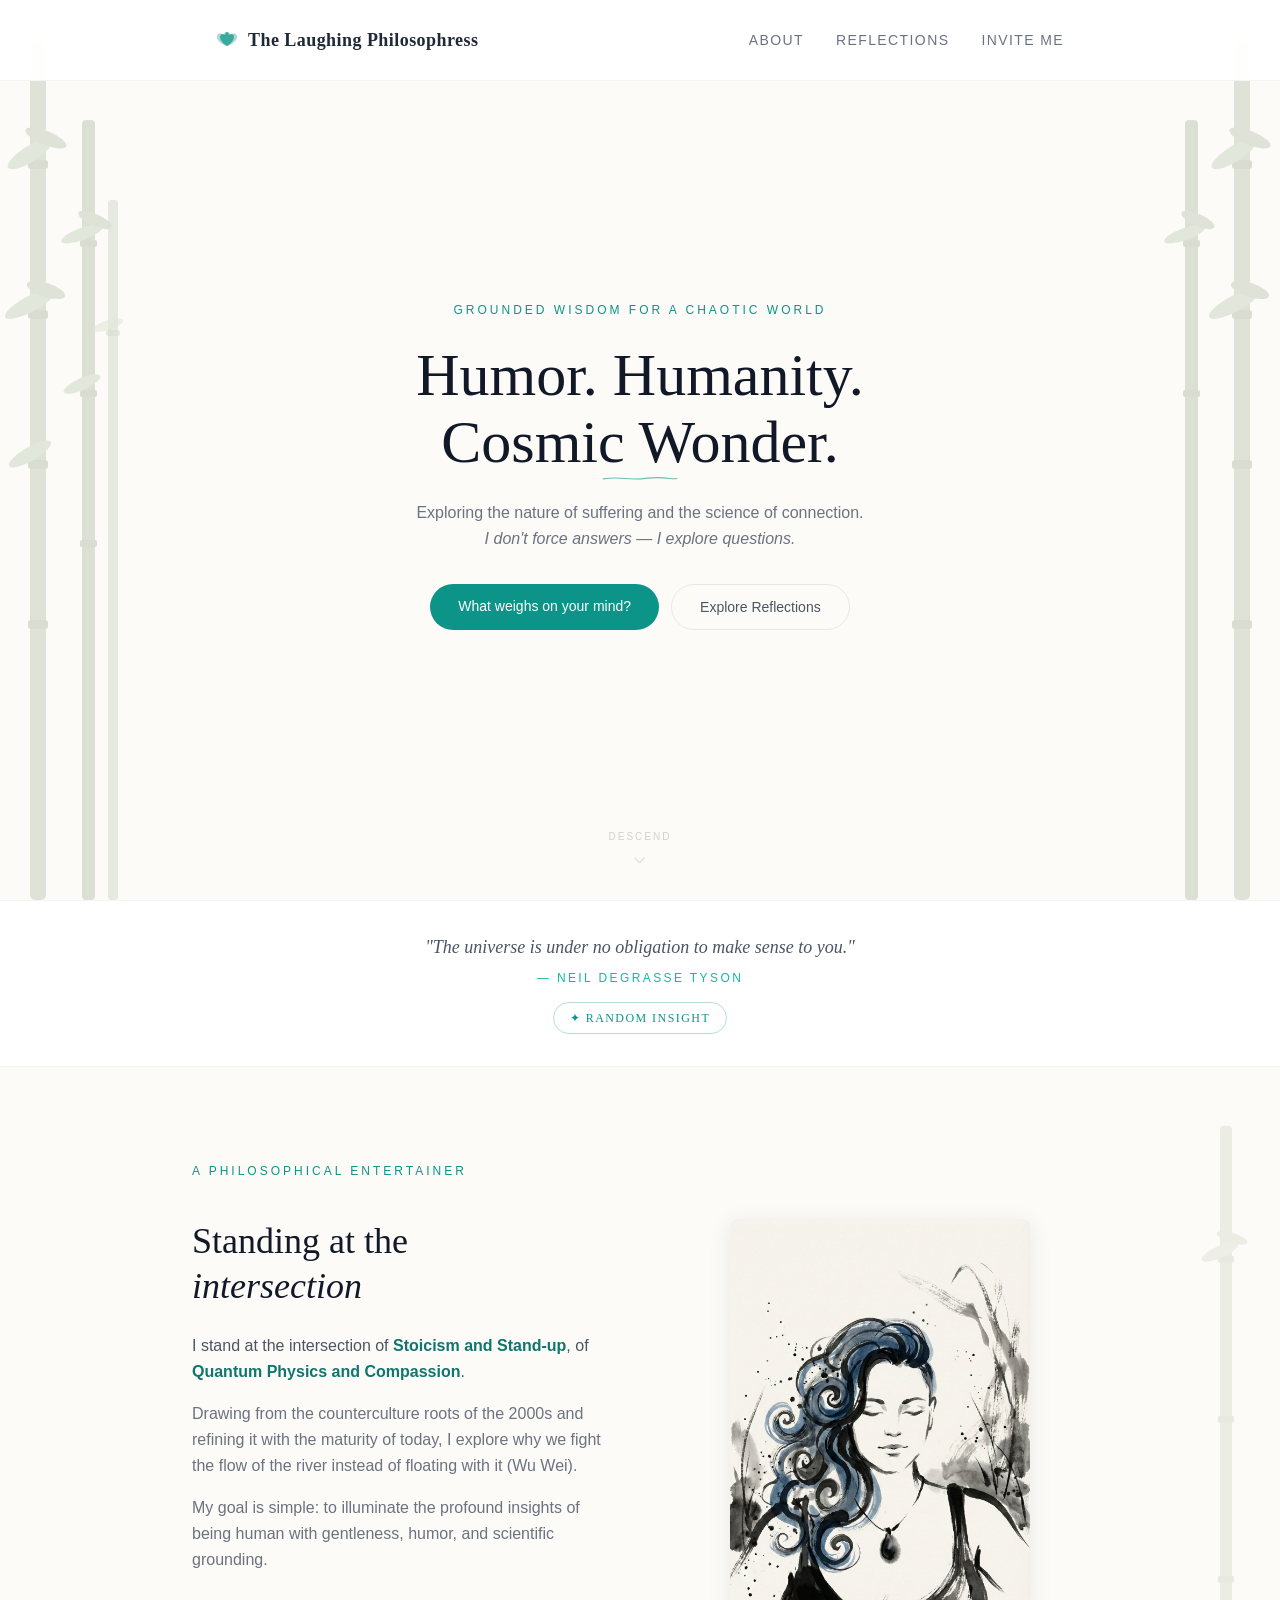
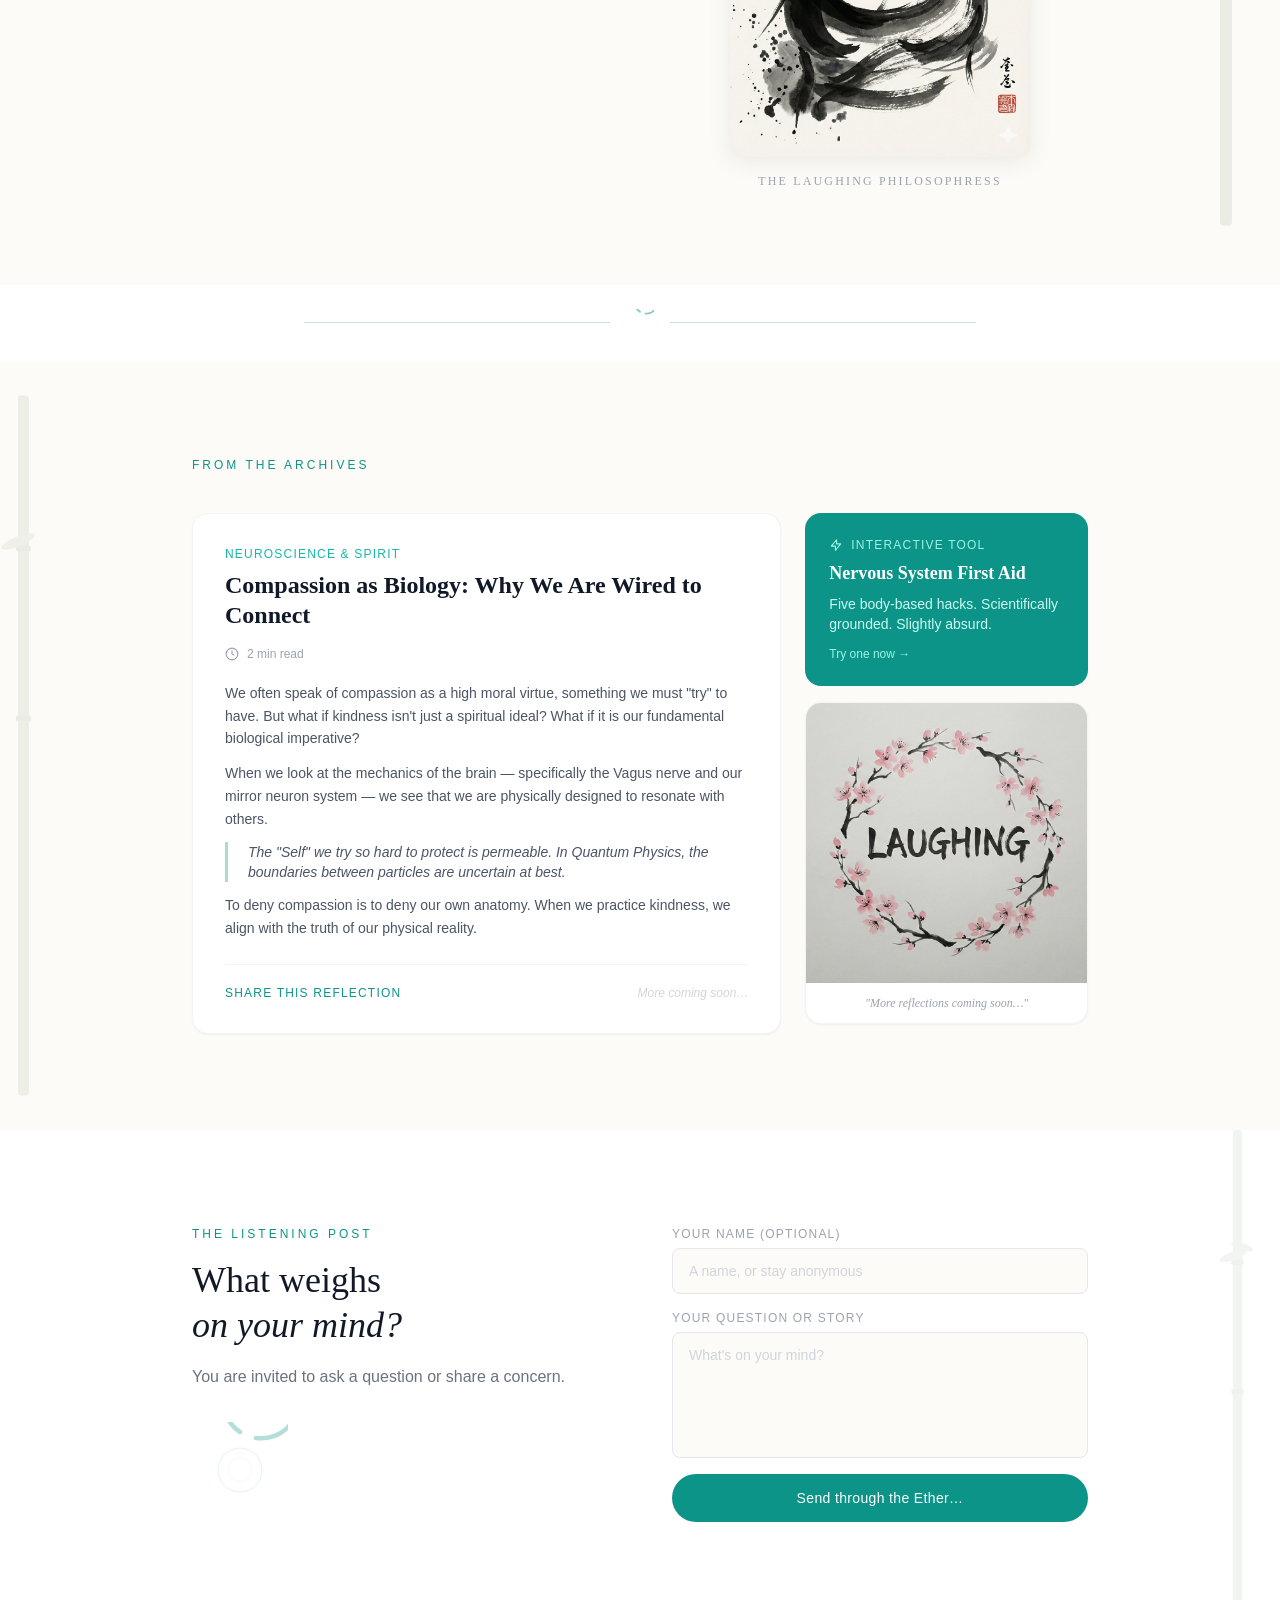
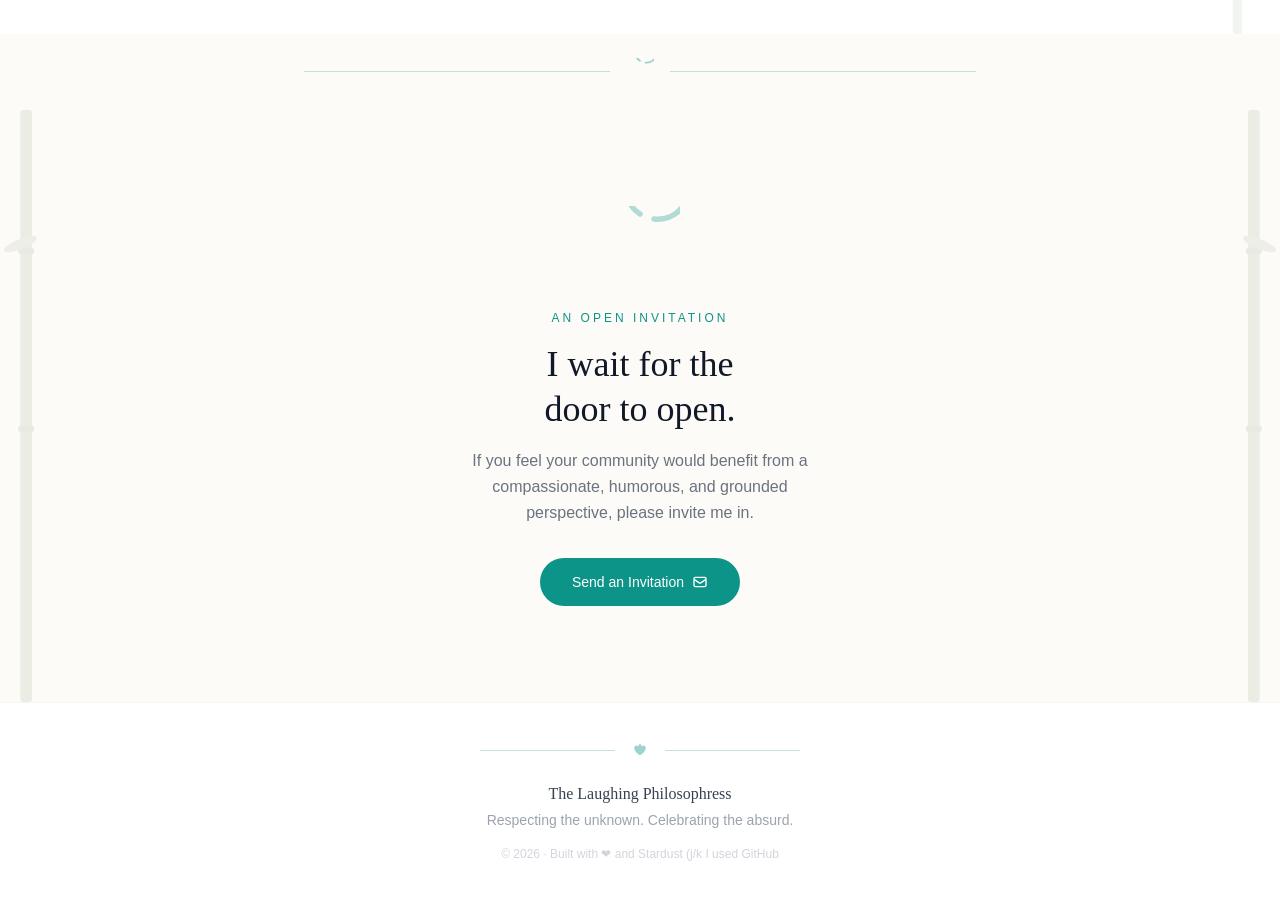
==== docs/index.html @ a3d774ca "Update index.html fixed Copyright in footer" ====
<head>
    <meta charset="UTF-8">
    <meta name="viewport" content="width=device-width, initial-scale=1.0">
    <meta name="google-site-verification" content="x2FFBxO6YfjoLxYLWHpoqAT-ZqiGC3mAlKAWNUfe-VA" />
    <meta name="description" content="Exploring the intersection of humor and humanity through a lens of cosmic wonder. Join The Laughing Philosophress for insightful reflections and a touch of wit.">
    <meta property="og:type" content="website">
    <meta property="og:url" content="https://gi-k-glacier-0705.github.io/cosmic-wonder/">
    <meta property="og:title" content="The Laughing Philosophress">
    <meta property="og:description" content="Exploring the intersection of humor and humanity through a lens of cosmic wonder. Join The Laughing Philosophress for insightful reflections and a touch of wit.">
    <meta property="og:image" content="https://gi-k-glacier-0705.github.io/cosmic-wonder/social-preview-banner.jpg">
    <meta name="author" content="[Julia C. Holmes]">

    <meta http-equiv="Content-Security-Policy" content="default-src 'self'; script-src 'self' 'unsafe-eval'; style-src 'self' 'unsafe-inline' https://fonts.googleapis.com; font-src 'self' https://fonts.gstatic.com; img-src 'self' data: https:; connect-src 'self' https://formsubmit.co; form-action 'self' https://formsubmit.co https://gi-k-glacier-0705.github.io laughingphilosophress.netlify.app; frame-ancestors 'none'; base-uri 'self';">
    <meta http-equiv="X-Content-Type-Options" content="nosniff">
    <meta http-equiv="Referrer-Policy" content="strict-origin-when-cross-origin">
    <meta http-equiv="Permissions-Policy" content="camera=(), microphone=(), geolocation=()">

    <script src="wisdom.js" defer></script> 
    <title>The Laughing Philosophress · Humor. Humanity. Cosmic Wonder.</title>

    <script src="tailwind.min.js"></script>

    <link href="https://fonts.googleapis.com/css2?family=Lora:ital,wght@0,400;0,600;1,400&family=Inter:wght@300;400;600&display=swap" rel="stylesheet">
    
    <style>
        body {
            font-family: 'Inter', sans-serif;
            background-color: #fdfbf7;
            color: #2c3e50;
        }
        h1, h2, h3, h4, .serif {
            font-family: 'Lora', serif;
        }

        /* ── NAV ── */
        nav a { transition: color 0.2s; }
        nav a:hover { color: #0d9488; }

        /* ── BAMBOO ── */
        .bamboo-wrap {
            position: absolute;
            top: 0; bottom: 0;
            width: 140px;
            pointer-events: none;
            overflow: hidden;
            opacity: 0.18;
        }
        .bamboo-left  { left: 0; }
        .bamboo-right { right: 0; transform: scaleX(-1); }

        @keyframes sway {
            0%, 100% { transform: rotate(-1.6deg); }
            50%       { transform: rotate( 1.6deg); }
        }
        @keyframes sway2 {
            0%, 100% { transform: rotate( 1.2deg); }
            50%       { transform: rotate(-1.2deg); }
        }
        @keyframes sway3 {
            0%, 100% { transform: rotate(-0.9deg); }
            50%       { transform: rotate( 0.9deg); }
        }
        .sway1 { animation: sway  7s ease-in-out infinite; transform-origin: bottom center; }
        .sway2 { animation: sway2 9s ease-in-out infinite; transform-origin: bottom center; }
        .sway3 { animation: sway3 6s ease-in-out infinite; transform-origin: bottom center; }

        /* ── ENSO BRUSH STROKE ── */
        @keyframes draw-enso {
            from { stroke-dashoffset: 800; }
            to   { stroke-dashoffset: 0; }
        }
        .enso-path {
            stroke-dasharray: 800;
            stroke-dashoffset: 800;
            animation: draw-enso 2.2s cubic-bezier(0.4,0,0.2,1) 0.4s forwards;
        }

        /* ── RIPPLE ── */
        @keyframes ripple-out {
            0%   { r: 0;  opacity: 0.45; }
            100% { r: 60; opacity: 0; }
        }
        .ripple-1 { animation: ripple-out 3.5s ease-out infinite; }
        .ripple-2 { animation: ripple-out 3.5s ease-out 1.2s infinite; }
        .ripple-3 { animation: ripple-out 3.5s ease-out 2.4s infinite; }

        /* ── INK BRUSH PORTRAIT FLOAT ── */
        @keyframes gentle-float {
            0%, 100% { transform: translateY(0px); }
            50%       { transform: translateY(-5px); }
        }
        .portrait-float { animation: gentle-float 6s ease-in-out infinite; }

        /* ── INK DRIP ── */
        @keyframes ink-drip {
            0%   { opacity: 0; transform: translateY(-8px); }
            20%  { opacity: 1; }
            100% { opacity: 0; transform: translateY(12px); }
        }
        .ink-drip { animation: ink-drip 4s ease-in 1.8s infinite; }

        /* ── FADE UP ── */
        @keyframes fade-up {
            from { opacity: 0; transform: translateY(20px); }
            to   { opacity: 1; transform: translateY(0); }
        }
        .fade-up   { animation: fade-up 0.8s ease-out both; }
        .delay-1   { animation-delay: 0.15s; }
        .delay-2   { animation-delay: 0.3s; }
        .delay-3   { animation-delay: 0.45s; }

        /* ── SECTION TRANSITIONS ── */
        section { position: relative; }

        /* Random insight button */
        #insightBtn {
            background: none;
            border: 1px solid rgba(13,148,136,0.3);
            color: #0d9488;
            font-family: 'Lora', serif;
            font-size: 0.75rem;
            letter-spacing: 0.12em;
            text-transform: uppercase;
            padding: 6px 16px;
            border-radius: 9999px;
            cursor: pointer;
            transition: all 0.2s;
        }
        #insightBtn:hover { background: rgba(13,148,136,0.06); }

        /* Brush stroke underline for hero */
        .brush-underline {
            position: relative;
            display: inline-block;
        }
        .brush-underline::after {
            content: '';
            position: absolute;
            left: 0; right: 0; bottom: -4px;
            height: 3px;
            background: url("data:image/svg+xml,%3Csvg xmlns='http://www.w3.org/2000/svg' viewBox='0 0 200 8'%3E%3Cpath d='M2 5 Q30 1 60 4 Q90 7 120 3 Q150 0 180 4 Q192 5.5 198 4' stroke='%230d9488' stroke-width='3' fill='none' stroke-linecap='round' opacity='0.6'/%3E%3C/svg%3E") center/100% 100% no-repeat;
        }

        /* Zen divider */
        .zen-divider {
            display: flex; align-items: center; gap: 16px;
            color: rgba(13,148,136,0.25);
        }
        .zen-divider::before, .zen-divider::after {
            content: ''; flex: 1; height: 1px; background: currentColor;
        }

        /* Quote bar */
        .quote-bar {
            border-left: 3px solid rgba(13,148,136,0.35);
            padding-left: 1.25rem;
            margin: 1.25rem 0;
            font-style: italic;
            color: #4a5568;
        }
    </style>
</head>
<body class="antialiased">

    <!-- ── NAVIGATION ── -->
    <nav class="fixed w-full z-50 bg-white/95 backdrop-blur-sm border-b border-gray-100">
        <div class="max-w-4xl mx-auto px-4 sm:px-6">
            <div class="flex justify-between items-center h-20">
                <a href="#" class="flex items-center gap-2.5 text-gray-800 hover:text-teal-600">
                    <!-- Lotus mark -->
                    <svg width="22" height="18" viewBox="0 0 44 36" fill="none">
                        <path d="M22 30 C22 30 8 22 8 12 C8 6 14 4 18 8 C19 4 20 2 22 2 C24 2 25 4 26 8 C30 4 36 6 36 12 C36 22 22 30 22 30Z" fill="rgba(13,148,136,0.7)"/>
                        <path d="M22 30 C22 30 4 24 2 14 C0 6 8 2 14 8 C16 4 18 2 22 2" fill="rgba(13,148,136,0.35)"/>
                        <path d="M22 30 C22 30 40 24 42 14 C44 6 36 2 30 8 C28 4 26 2 22 2" fill="rgba(13,148,136,0.35)"/>
                    </svg>
                    <span class="serif text-lg font-semibold tracking-wide">The Laughing Philosophress</span>
                </a>
                <div class="hidden md:flex items-center gap-8">
                    <a href="#about" class="text-sm uppercase tracking-widest text-gray-500 hover:text-teal-600">About</a>
                    <a href="#library" class="text-sm uppercase tracking-widest text-gray-500 hover:text-teal-600">Reflections</a>
                    <a href="#connect" class="text-sm uppercase tracking-widest text-gray-500 hover:text-teal-600">Invite Me</a>
                </div>
            </div>
        </div>
    </nav>

    <!-- ── HERO ── -->
    <header class="relative min-h-screen flex flex-col items-center justify-center text-center px-4 pt-24 pb-16 overflow-hidden bg-[#fdfbf7]">

        <!-- Bamboo Left -->
        <div class="bamboo-wrap bamboo-left">
            <svg viewBox="0 0 140 900" preserveAspectRatio="xMidYMax meet" style="width:100%;height:100%;">
                <!-- stalk 1 -->
                <g class="sway1">
                    <rect x="30" y="40" width="16" height="860" rx="5" fill="#5a7a4a"/>
                    <rect x="28" y="160" width="20" height="9" rx="3" fill="#3d5a2a"/>
                    <rect x="28" y="310" width="20" height="9" rx="3" fill="#3d5a2a"/>
                    <rect x="28" y="460" width="20" height="9" rx="3" fill="#3d5a2a"/>
                    <rect x="28" y="620" width="20" height="9" rx="3" fill="#3d5a2a"/>
                    <!-- leaves -->
                    <ellipse cx="30" cy="154" rx="26" ry="8" fill="#6b9060" transform="rotate(-32 30 154)"/>
                    <ellipse cx="46" cy="138" rx="22" ry="7" fill="#5a7a4a" transform="rotate(22 46 138)"/>
                    <ellipse cx="30" cy="304" rx="28" ry="8" fill="#6b9060" transform="rotate(-28 30 304)"/>
                    <ellipse cx="46" cy="290" rx="20" ry="7" fill="#5a7a4a" transform="rotate(18 46 290)"/>
                    <ellipse cx="30" cy="454" rx="24" ry="7" fill="#6b9060" transform="rotate(-30 30 454)"/>
                </g>
                <!-- stalk 2 -->
                <g class="sway2" style="transform-origin: 90px 900px;">
                    <rect x="82" y="120" width="13" height="780" rx="4" fill="#4a6a3a"/>
                    <rect x="80" y="240" width="17" height="7" rx="2" fill="#3d5a2a"/>
                    <rect x="80" y="390" width="17" height="7" rx="2" fill="#3d5a2a"/>
                    <rect x="80" y="540" width="17" height="7" rx="2" fill="#3d5a2a"/>
                    <ellipse cx="82" cy="234" rx="22" ry="6" fill="#6b9060" transform="rotate(-20 82 234)"/>
                    <ellipse cx="95" cy="220" rx="18" ry="6" fill="#5a7a4a" transform="rotate(24 95 220)"/>
                    <ellipse cx="82" cy="384" rx="20" ry="6" fill="#6b9060" transform="rotate(-24 82 384)"/>
                </g>
                <!-- stalk 3 thin -->
                <g class="sway3" style="transform-origin: 112px 900px;">
                    <rect x="108" y="200" width="10" height="700" rx="3" fill="#4a6a3a" opacity="0.7"/>
                    <rect x="106" y="330" width="14" height="6" rx="2" fill="#3d5a2a" opacity="0.6"/>
                    <ellipse cx="108" cy="325" rx="16" ry="5" fill="#6b9060" opacity="0.6" transform="rotate(-18 108 325)"/>
                </g>
            </svg>
        </div>

        <!-- Bamboo Right (mirror) -->
        <div class="bamboo-wrap bamboo-right">
            <svg viewBox="0 0 140 900" preserveAspectRatio="xMidYMax meet" style="width:100%;height:100%;">
                <g class="sway2">
                    <rect x="30" y="40" width="16" height="860" rx="5" fill="#5a7a4a"/>
                    <rect x="28" y="160" width="20" height="9" rx="3" fill="#3d5a2a"/>
                    <rect x="28" y="310" width="20" height="9" rx="3" fill="#3d5a2a"/>
                    <rect x="28" y="460" width="20" height="9" rx="3" fill="#3d5a2a"/>
                    <rect x="28" y="620" width="20" height="9" rx="3" fill="#3d5a2a"/>
                    <ellipse cx="46" cy="154" rx="26" ry="8" fill="#6b9060" transform="rotate(32 46 154)"/>
                    <ellipse cx="30" cy="138" rx="22" ry="7" fill="#5a7a4a" transform="rotate(-22 30 138)"/>
                    <ellipse cx="46" cy="304" rx="28" ry="8" fill="#6b9060" transform="rotate(28 46 304)"/>
                    <ellipse cx="30" cy="290" rx="20" ry="7" fill="#5a7a4a" transform="rotate(-18 30 290)"/>
                </g>
                <g class="sway1" style="transform-origin: 90px 900px;">
                    <rect x="82" y="120" width="13" height="780" rx="4" fill="#4a6a3a"/>
                    <rect x="80" y="240" width="17" height="7" rx="2" fill="#3d5a2a"/>
                    <rect x="80" y="390" width="17" height="7" rx="2" fill="#3d5a2a"/>
                    <ellipse cx="95" cy="234" rx="22" ry="6" fill="#6b9060" transform="rotate(20 95 234)"/>
                    <ellipse cx="82" cy="220" rx="18" ry="6" fill="#5a7a4a" transform="rotate(-24 82 220)"/>
                </g>
            </svg>
        </div>

        <!-- Water ripples (subtle, behind content) -->
        <div style="position:absolute;bottom:60px;left:50%;transform:translateX(-50%);opacity:0.12;pointer-events:none;">
            <svg width="300" height="120" viewBox="0 0 300 120">
                <ellipse cx="150" cy="60" rx="0" ry="0" fill="none" stroke="#0d9488" stroke-width="1.5" class="ripple-1"/>
                <ellipse cx="150" cy="60" rx="0" ry="0" fill="none" stroke="#0d9488" stroke-width="1" class="ripple-2"/>
                <ellipse cx="150" cy="60" rx="0" ry="0" fill="none" stroke="#0d9488" stroke-width="1" class="ripple-3"/>
            </svg>
        </div>

        <!-- Content -->
        <div class="relative z-10 max-w-3xl">
            <p class="text-xs uppercase tracking-[0.25em] text-teal-600 mb-6 fade-up">Grounded Wisdom for a Chaotic World</p>

            <h1 class="serif text-5xl md:text-6xl font-light text-gray-900 mb-3 fade-up delay-1" style="line-height:1.12;">
                Humor. Humanity.<br>
                <span class="brush-underline">Cosmic Wonder.</span>
            </h1>

            <p class="text-gray-500 max-w-md mx-auto font-light mt-6 mb-8 leading-relaxed fade-up delay-2">
                Exploring the nature of suffering and the science of connection.<br>
                <em>I don't force answers — I explore questions.</em>
            </p>

            <div class="flex flex-wrap gap-3 justify-center fade-up delay-3">
                <a href="#listening-post" class="px-7 py-3 bg-teal-600 text-white rounded-full text-sm font-medium hover:bg-teal-700 transition-colors">
                    What weighs on your mind?
                </a>
                <a href="#library" class="px-7 py-3 border border-gray-200 text-gray-600 rounded-full text-sm font-medium hover:border-teal-300 hover:text-teal-600 transition-colors">
                    Explore Reflections
                </a>
            </div>
        </div>

        <!-- Scroll cue -->
        <div class="absolute bottom-8 left-1/2 -translate-x-1/2 flex flex-col items-center gap-2 opacity-30">
            <span class="text-[10px] uppercase tracking-[0.2em] text-gray-500">Descend</span>
            <svg class="w-4 h-4 text-gray-400 animate-bounce" fill="none" stroke="currentColor" viewBox="0 0 24 24"><path stroke-linecap="round" stroke-linejoin="round" stroke-width="2" d="M19 9l-7 7-7-7"/></svg>
        </div>
    </header>

    <!-- ── RANDOM INSIGHT ── -->
    <div class="bg-white border-y border-gray-100 py-8 px-4 text-center">
        <p id="insightText" class="serif text-lg italic text-gray-600 max-w-xl mx-auto mb-2 leading-relaxed transition-opacity duration-300">
            "The universe is under no obligation to make sense to you."
        </p>
        <p id="insightAuthor" class="text-xs uppercase tracking-[0.2em] text-teal-500 mb-4 transition-opacity duration-300">— Neil deGrasse Tyson</p>
        <button id="insightBtn" onclick="showRandomInsight()">✦ Random Insight</button>
    </div>

    <!-- ── ABOUT ── -->
    <section id="about" class="py-24 px-4 bg-[#fdfbf7] overflow-hidden relative">

        <!-- Bamboo accent (right side, partial) -->
        <div style="position:absolute;right:0;top:0;bottom:0;width:80px;opacity:0.1;pointer-events:none;overflow:hidden;">
            <svg viewBox="0 0 80 700" style="width:100%;height:100%;">
                <g class="sway1">
                    <rect x="20" y="0" width="12" height="700" rx="4" fill="#5a7a4a"/>
                    <rect x="18" y="130" width="16" height="7" rx="2" fill="#3d5a2a"/>
                    <rect x="18" y="290" width="16" height="7" rx="2" fill="#3d5a2a"/>
                    <rect x="18" y="450" width="16" height="7" rx="2" fill="#3d5a2a"/>
                    <ellipse cx="20" cy="126" rx="20" ry="6" fill="#6b9060" transform="rotate(-24 20 126)"/>
                    <ellipse cx="32" cy="112" rx="16" ry="5" fill="#5a7a4a" transform="rotate(18 32 112)"/>
                </g>
            </svg>
        </div>

        <div class="max-w-4xl mx-auto">
            <p class="text-xs uppercase tracking-[0.25em] text-teal-600 mb-10">A Philosophical Entertainer</p>

            <div class="grid md:grid-cols-2 gap-16 items-start">
                <div>
                    <h2 class="serif text-4xl font-light text-gray-900 mb-6 leading-tight">
                        Standing at the<br><em>intersection</em>
                    </h2>
                    <p class="text-gray-600 leading-relaxed mb-4">
                        I stand at the intersection of <strong class="text-teal-700">Stoicism and Stand-up</strong>, of <strong class="text-teal-700">Quantum Physics and Compassion</strong>.
                    </p>
                    <p class="text-gray-500 leading-relaxed mb-4 font-light">
                        Drawing from the counterculture roots of the 2000s and refining it with the maturity of today, I explore why we fight the flow of the river instead of floating with it (Wu Wei).
                    </p>
                    <p class="text-gray-500 leading-relaxed font-light">
                        My goal is simple: to illuminate the profound insights of being human with gentleness, humor, and scientific grounding.
                    </p>
                </div>

                <!-- Ink-brush portrait with ensō -->
                <div class="flex flex-col items-center gap-4">
                    <div class="portrait-float relative" style="width:300px;">
                        <img src="zenga_portrait_sm.jpg" 
                             alt="The Laughing Philosophress — zen ink brush portrait"
                             style="width:100%;height:auto;border-radius:8px;box-shadow:0 4px 24px rgba(0,0,0,0.08);">
                    </div>
                    <p class="text-xs uppercase tracking-[0.18em] text-gray-400 text-center" style="font-family:'Lora',serif;">
                        The Laughing Philosophress
                    </p>
                </div>
            </div>
        </div>
    </section>

    <!-- ── ZEN DIVIDER ── -->
    <div class="py-6 px-8 bg-white">
        <div class="zen-divider max-w-2xl mx-auto">
            <!-- Small ensō icon -->
            <svg width="28" height="28" viewBox="0 0 60 60" fill="none" opacity="0.5">
                <path d="M30 6 A24 24 0 1 1 42 10" stroke="#0d9488" stroke-width="4" stroke-linecap="round"/>
            </svg>
        </div>
    </div>

    <!-- ── FEATURED REFLECTION ── -->
    <section id="library" class="py-24 px-4 bg-[#fdfbf7] relative overflow-hidden">
        <!-- Bamboo left accent -->
        <div style="position:absolute;left:0;top:0;bottom:0;width:70px;opacity:0.09;pointer-events:none;overflow:hidden;">
            <svg viewBox="0 0 70 700" style="width:100%;height:100%;">
                <g class="sway3">
                    <rect x="18" y="0" width="11" height="700" rx="3" fill="#5a7a4a"/>
                    <rect x="16" y="150" width="15" height="6" rx="2" fill="#3d5a2a"/>
                    <rect x="16" y="320" width="15" height="6" rx="2" fill="#3d5a2a"/>
                    <ellipse cx="18" cy="146" rx="18" ry="5" fill="#6b9060" transform="rotate(-22 18 146)"/>
                </g>
            </svg>
        </div>

        <div class="max-w-4xl mx-auto">
            <p class="text-xs uppercase tracking-[0.25em] text-teal-600 mb-10">From The Archives</p>

            <div class="grid md:grid-cols-3 gap-6">
                <!-- Main article -->
                <div class="md:col-span-2 bg-white rounded-2xl p-8 shadow-sm border border-gray-100">
                    <p class="text-xs uppercase tracking-widest text-teal-500 mb-2">Neuroscience & Spirit</p>
                    <h3 class="serif text-2xl font-semibold text-gray-900 mb-4 leading-tight">
                        Compassion as Biology: Why We Are Wired to Connect
                    </h3>
                    <div class="flex items-center gap-2 text-xs text-gray-400 mb-5">
                        <svg class="w-3.5 h-3.5" fill="none" viewBox="0 0 24 24" stroke="currentColor"><circle cx="12" cy="12" r="10" stroke-width="2"/><path d="M12 6v6l4 2" stroke-width="2"/></svg>
                        2 min read
                    </div>
                    <div class="text-gray-600 leading-relaxed text-sm space-y-3 font-light">
                        <p>We often speak of compassion as a high moral virtue, something we must "try" to have. But what if kindness isn't just a spiritual ideal? What if it is our fundamental biological imperative?</p>
                        <p>When we look at the mechanics of the brain — specifically the Vagus nerve and our mirror neuron system — we see that we are physically designed to resonate with others.</p>
                        <div class="quote-bar text-sm">
                            The "Self" we try so hard to protect is permeable. In Quantum Physics, the boundaries between particles are uncertain at best.
                        </div>
                        <p>To deny compassion is to deny our own anatomy. When we practice kindness, we align with the truth of our physical reality.</p>
                    </div>
                    <div class="mt-6 pt-5 border-t border-gray-100 flex justify-between items-center">
                        <button class="text-xs uppercase tracking-widest text-teal-600 hover:text-teal-800 transition-colors">Share this reflection</button>
                        <span class="text-xs text-gray-300 italic">More coming soon…</span>
                    </div>
                </div>

                <!-- Tool card + sidebar -->
                <div class="flex flex-col gap-4">
                    <!-- Nervous system tool -->
                    <a href="nervous-system.html" class="flex flex-col gap-2 bg-teal-600 rounded-2xl p-6 text-white hover:bg-teal-700 transition-colors group">
                        <div class="flex items-center gap-2 text-teal-200 text-xs uppercase tracking-widest">
                            <svg class="w-3.5 h-3.5" fill="none" viewBox="0 0 24 24" stroke="currentColor"><path stroke-linecap="round" stroke-linejoin="round" stroke-width="2" d="M13 10V3L4 14h7v7l9-11h-7z"/></svg>
                            Interactive Tool
                        </div>
                        <h4 class="serif text-lg font-semibold leading-snug">Nervous System First Aid</h4>
                        <p class="text-teal-100 text-sm font-light">Five body-based hacks. Scientifically grounded. Slightly absurd.</p>
                        <span class="text-xs text-teal-200 mt-1 group-hover:translate-x-1 transition-transform inline-block">Try one now →</span>
                    </a>

                    <!-- Cherry blossom image card -->
                    <div class="bg-white rounded-2xl overflow-hidden border border-gray-100 shadow-sm">
                        <img src="laughing_cherryblossom.jpg"
                             alt="Laughing — cherry blossom wreath"
                             style="width:100%;height:auto;display:block;">
                        <p class="text-xs italic text-gray-400 text-center py-3 serif">"More reflections coming soon…"</p>
                    </div>
                </div>
            </div>
        </div>
    </section>

    <!-- ── LISTENING POST ── -->
    <section id="listening-post" class="py-24 px-4 bg-white relative overflow-hidden">
        <!-- Subtle bamboo right -->
        <div style="position:absolute;right:0;top:0;bottom:0;width:80px;opacity:0.08;pointer-events:none;overflow:hidden;">
            <svg viewBox="0 0 80 700" style="width:100%;height:100%;">
                <g class="sway2">
                    <rect x="30" y="0" width="13" height="700" rx="4" fill="#5a7a4a"/>
                    <rect x="28" y="180" width="17" height="7" rx="2" fill="#3d5a2a"/>
                    <rect x="28" y="360" width="17" height="7" rx="2" fill="#3d5a2a"/>
                    <ellipse cx="30" cy="175" rx="20" ry="6" fill="#6b9060" transform="rotate(-20 30 175)"/>
                    <ellipse cx="43" cy="162" rx="16" ry="5" fill="#5a7a4a" transform="rotate(18 43 162)"/>
                </g>
            </svg>
        </div>

        <div class="max-w-4xl mx-auto">
            <div class="grid md:grid-cols-2 gap-16 items-start">
                <div>
                    <p class="text-xs uppercase tracking-[0.25em] text-teal-600 mb-4">The Listening Post</p>
                    <h2 class="serif text-4xl font-light text-gray-900 mb-4 leading-tight">
                        What weighs<br><em>on your mind?</em>
                    </h2>
                    <p class="text-gray-500 leading-relaxed font-light mb-8">
                        You are invited to ask a question or share a concern.
                    </p>
                    <!-- Ensō + water ripple decoration -->
                    <div class="relative w-24 h-24 opacity-30">
                        <svg width="96" height="96" viewBox="0 0 96 96" fill="none">
                            <path d="M48 10 A38 38 0 1 1 64 16" stroke="#0d9488" stroke-width="4.5" stroke-linecap="round"/>
                            <circle cx="48" cy="48" r="22" stroke="#0d9488" stroke-width="0.8" opacity="0.5"/>
                            <circle cx="48" cy="48" r="12" stroke="#0d9488" stroke-width="0.6" opacity="0.3"/>
                        </svg>
                    </div>
                </div>
                <form action="https://formsubmit.co/cosmicwonder@duck.com" method="POST" class="flex flex-col gap-4">
                    <input type="hidden" name="_captcha" value="false">
                    <input type="hidden" name="_subject" value="New Question for The Laughing Philosophress">
                    <input type="hidden" name="_next" value="https://gi-k-glacier-0705.github.io/cosmic-wonder/">
                    <input type="text" name="_honey" style="display:none">
                    <div>
                        <label class="block text-xs uppercase tracking-widest text-gray-400 mb-1.5">Your Name (optional)</label>
                        <input type="text" name="name" placeholder="A name, or stay anonymous"
                            class="w-full border border-gray-200 rounded-lg px-4 py-3 text-sm text-gray-700 bg-[#fdfbf7] focus:outline-none focus:border-teal-400 focus:ring-2 focus:ring-teal-50 transition-all placeholder:text-gray-300">
                    </div>
                    <div>
                        <label class="block text-xs uppercase tracking-widest text-gray-400 mb-1.5">Your Question or Story</label>
                        <textarea name="message" rows="5" placeholder="What's on your mind?"
                            class="w-full border border-gray-200 rounded-lg px-4 py-3 text-sm text-gray-700 bg-[#fdfbf7] focus:outline-none focus:border-teal-400 focus:ring-2 focus:ring-teal-50 transition-all placeholder:text-gray-300 resize-none" required></textarea>
                    </div>
                    <button type="submit" class="w-full bg-teal-600 hover:bg-teal-700 text-white py-3.5 rounded-full text-sm font-medium transition-colors tracking-wide">
                        Send through the Ether…
                    </button>
                </form>
            </div>
        </div>
    </section>

    <!-- ── ZEN DIVIDER ── -->
    <div class="py-6 px-8 bg-[#fdfbf7]">
        <div class="zen-divider max-w-2xl mx-auto">
            <svg width="28" height="28" viewBox="0 0 60 60" fill="none" opacity="0.4">
                <path d="M30 6 A24 24 0 1 1 42 10" stroke="#0d9488" stroke-width="4" stroke-linecap="round"/>
            </svg>
        </div>
    </div>

    <!-- ── CONNECT ── -->
    <section id="connect" class="py-24 px-4 bg-[#fdfbf7] text-center relative overflow-hidden">
        <!-- Bamboo both sides, subtle -->
        <div style="position:absolute;left:0;top:0;bottom:0;width:80px;opacity:0.1;pointer-events:none;overflow:hidden;">
            <svg viewBox="0 0 80 600" style="width:100%;height:100%;">
                <g class="sway2">
                    <rect x="20" y="0" width="12" height="600" rx="3" fill="#5a7a4a"/>
                    <rect x="18" y="140" width="16" height="6" rx="2" fill="#3d5a2a"/>
                    <rect x="18" y="320" width="16" height="6" rx="2" fill="#3d5a2a"/>
                    <ellipse cx="20" cy="136" rx="18" ry="5" fill="#6b9060" transform="rotate(-22 20 136)"/>
                </g>
            </svg>
        </div>
        <div style="position:absolute;right:0;top:0;bottom:0;width:80px;opacity:0.1;pointer-events:none;overflow:hidden;transform:scaleX(-1);">
            <svg viewBox="0 0 80 600" style="width:100%;height:100%;">
                <g class="sway1">
                    <rect x="20" y="0" width="12" height="600" rx="3" fill="#5a7a4a"/>
                    <rect x="18" y="140" width="16" height="6" rx="2" fill="#3d5a2a"/>
                    <rect x="18" y="320" width="16" height="6" rx="2" fill="#3d5a2a"/>
                    <ellipse cx="20" cy="136" rx="18" ry="5" fill="#6b9060" transform="rotate(-22 20 136)"/>
                </g>
            </svg>
        </div>

        <div class="relative z-10 max-w-lg mx-auto">
            <!-- Large ensō -->
            <div class="flex justify-center mb-6">
                <svg width="80" height="80" viewBox="0 0 80 80" fill="none" opacity="0.3">
                    <path d="M40 8 A32 32 0 1 1 54 13" stroke="#0d9488" stroke-width="5.5" stroke-linecap="round"/>
                </svg>
            </div>

            <p class="text-xs uppercase tracking-[0.25em] text-teal-600 mb-4">An Open Invitation</p>
            <h2 class="serif text-4xl font-light text-gray-900 mb-4 leading-tight">
                I wait for the<br>door to open.
            </h2>
            <p class="text-gray-500 leading-relaxed font-light mb-8 max-w-sm mx-auto">
                If you feel your community would benefit from a compassionate, humorous, and grounded perspective, please invite me in.
            </p>
            <a href="mailto:cosmicwonder@duck.com"
                class="inline-flex items-center gap-2 px-8 py-3.5 bg-teal-600 text-white rounded-full text-sm font-medium hover:bg-teal-700 transition-colors">
                Send an Invitation
                <svg class="w-4 h-4" fill="none" viewBox="0 0 24 24" stroke="currentColor"><path stroke-linecap="round" stroke-linejoin="round" stroke-width="2" d="M3 8l7.89 5.26a2 2 0 002.22 0L21 8M5 19h14a2 2 0 002-2V7a2 2 0 00-2-2H5a2 2 0 00-2 2v10a2 2 0 002 2z"/></svg>
            </a>
        </div>
    </section>

    <!-- ── FOOTER ── -->
    <footer class="bg-white border-t border-gray-100 py-10 px-4 text-center">
        <div class="zen-divider max-w-xs mx-auto mb-6">
            <svg width="18" height="15" viewBox="0 0 44 36" fill="none" opacity="0.4">
                <path d="M22 30 C22 30 8 22 8 12 C8 6 14 4 18 8 C19 4 20 2 22 2 C24 2 25 4 26 8 C30 4 36 6 36 12 C36 22 22 30 22 30Z" fill="#0d9488"/>
            </svg>
        </div>
        <p class="serif text-gray-700 mb-1">The Laughing Philosophress</p>
        <p class="text-sm text-gray-400 font-light">Respecting the unknown. Celebrating the absurd.</p>
        <p class="text-xs text-gray-300 mt-4">© 2026 · Built with ❤ and Stardust (j/k I used GitHub</p>
    </footer>
</body>
</html>
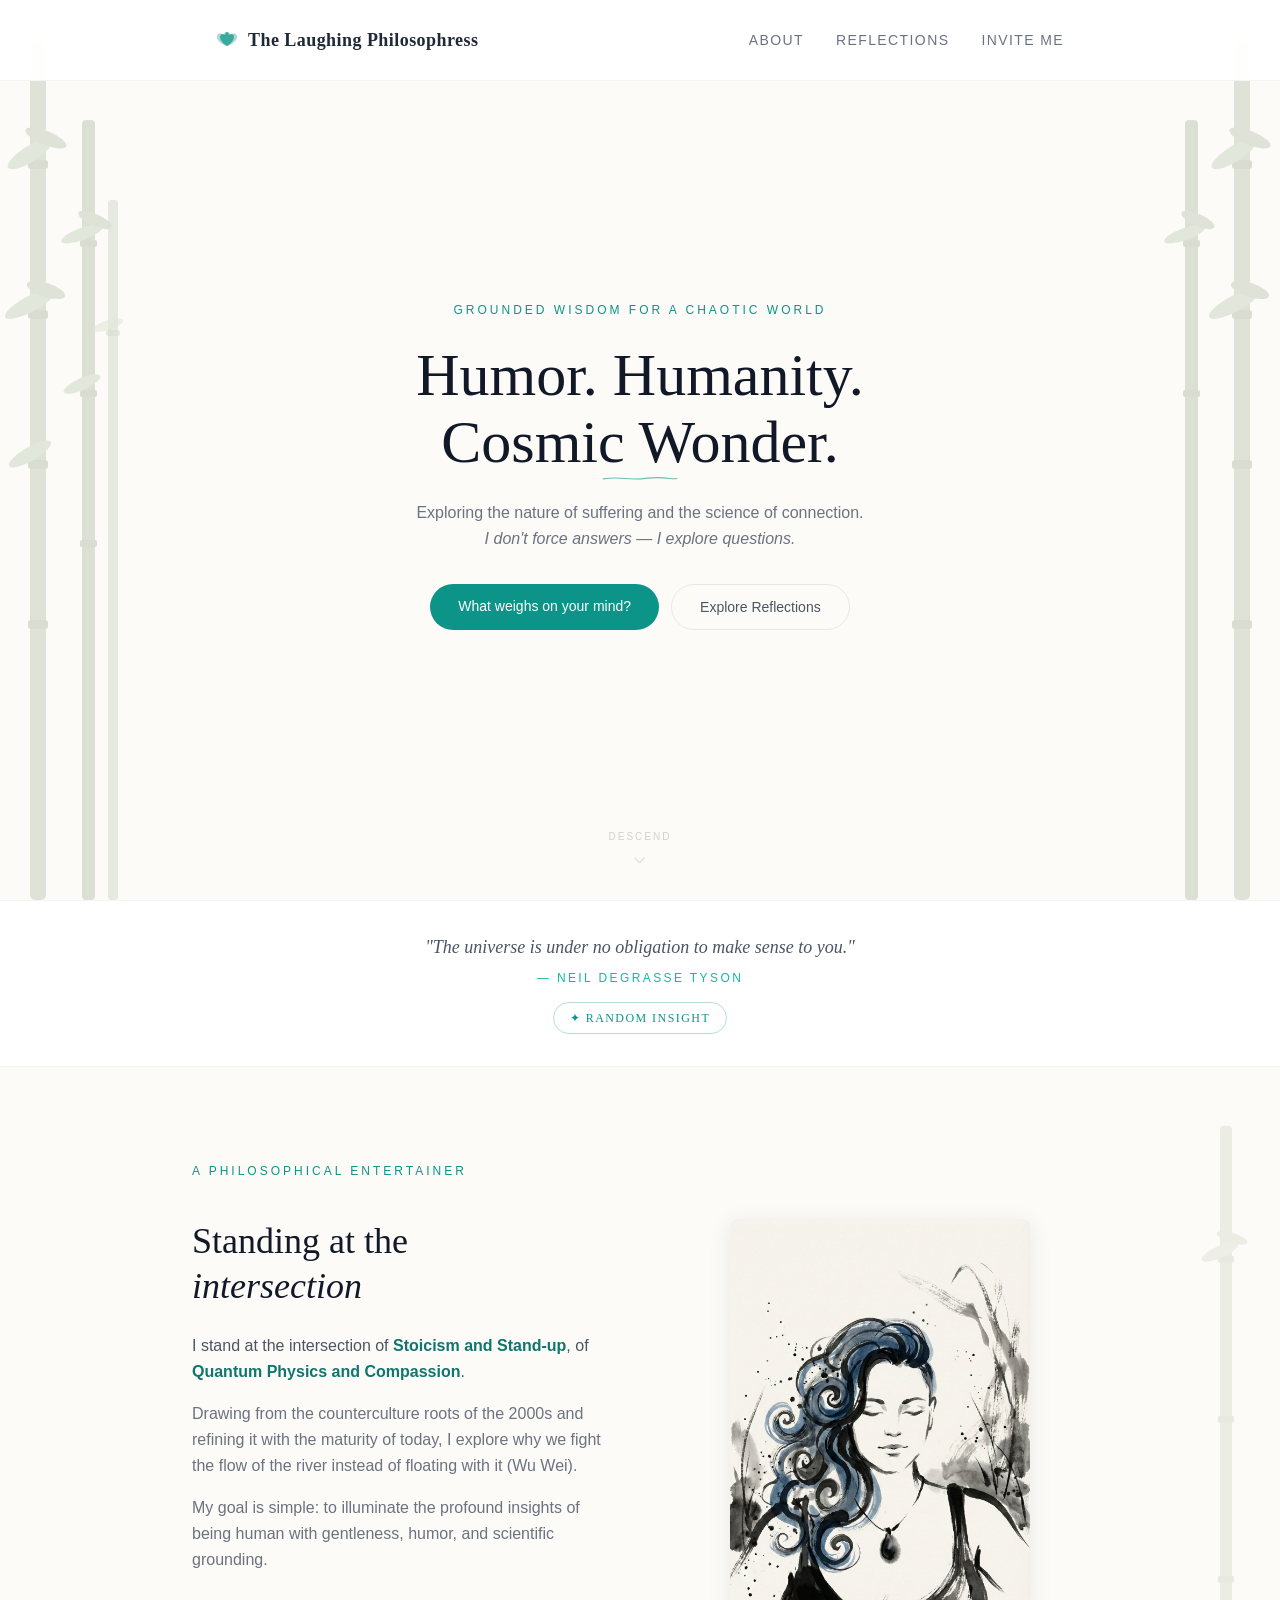
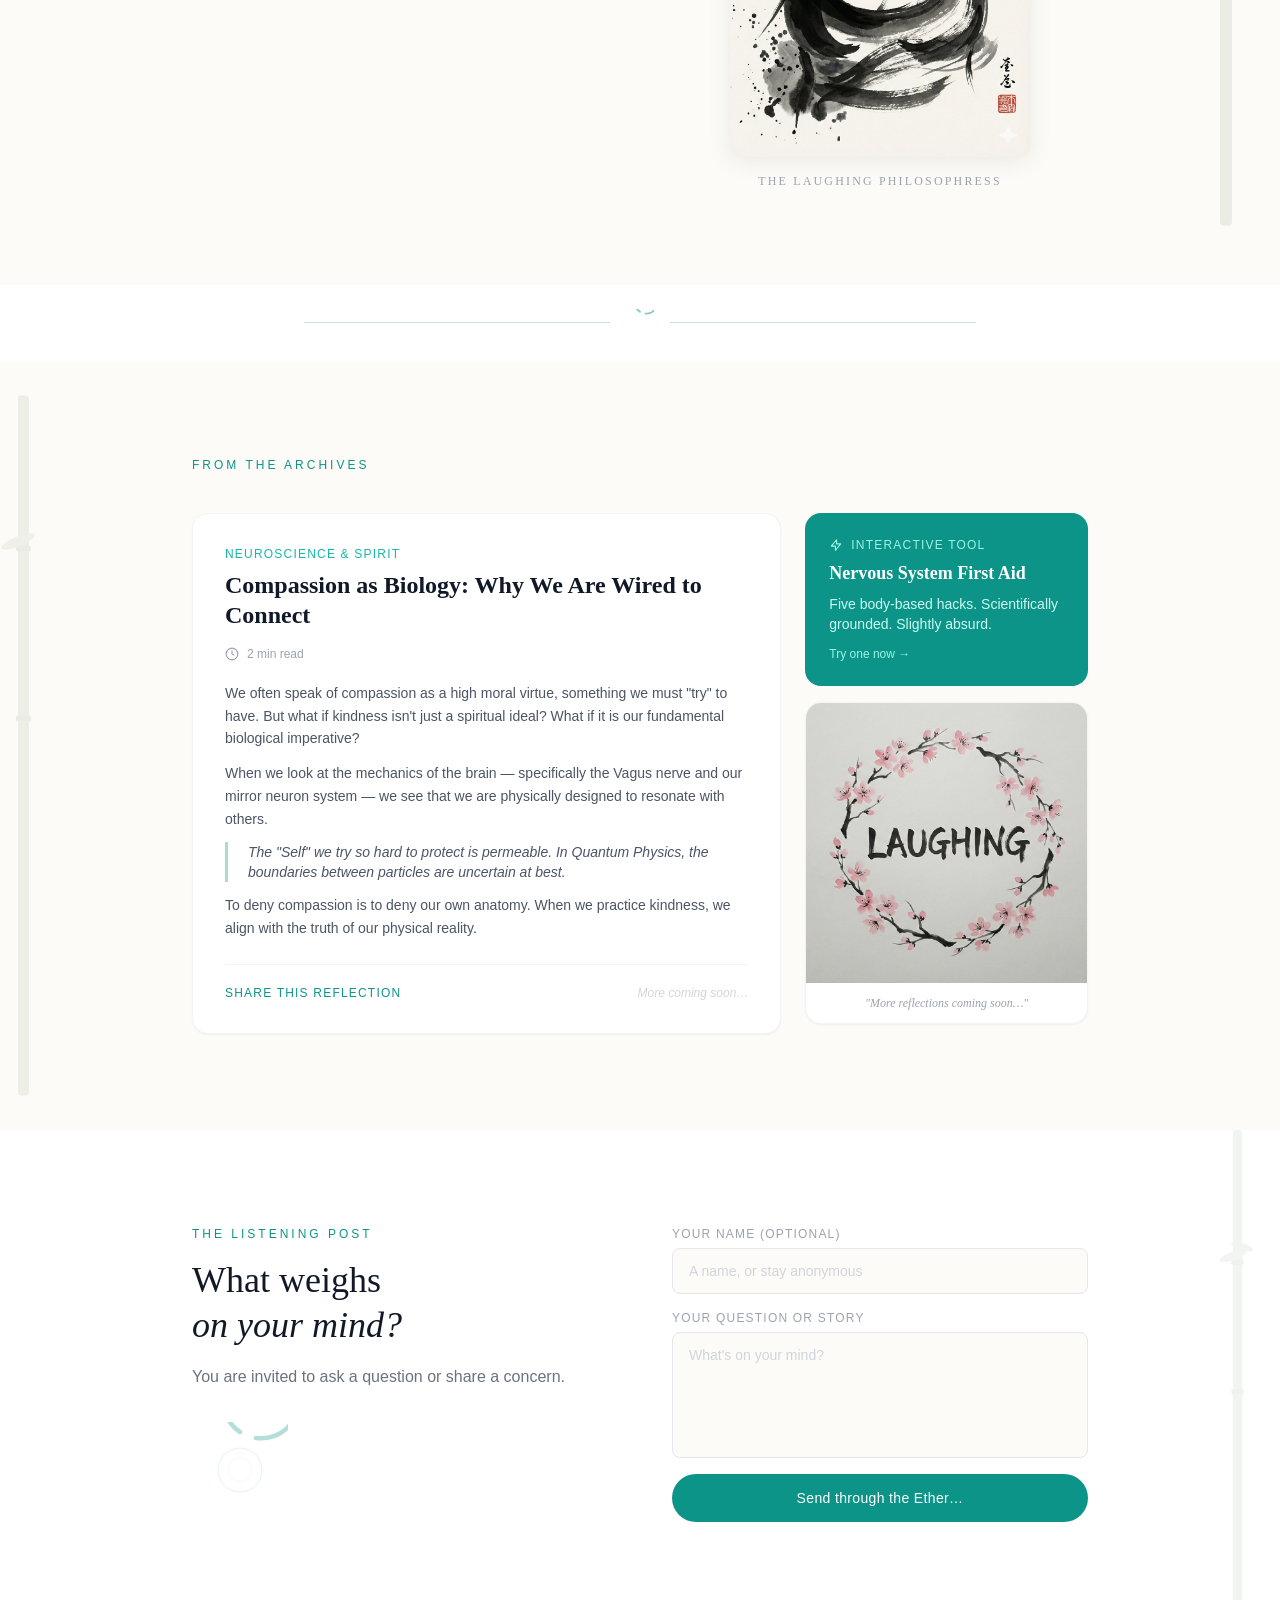
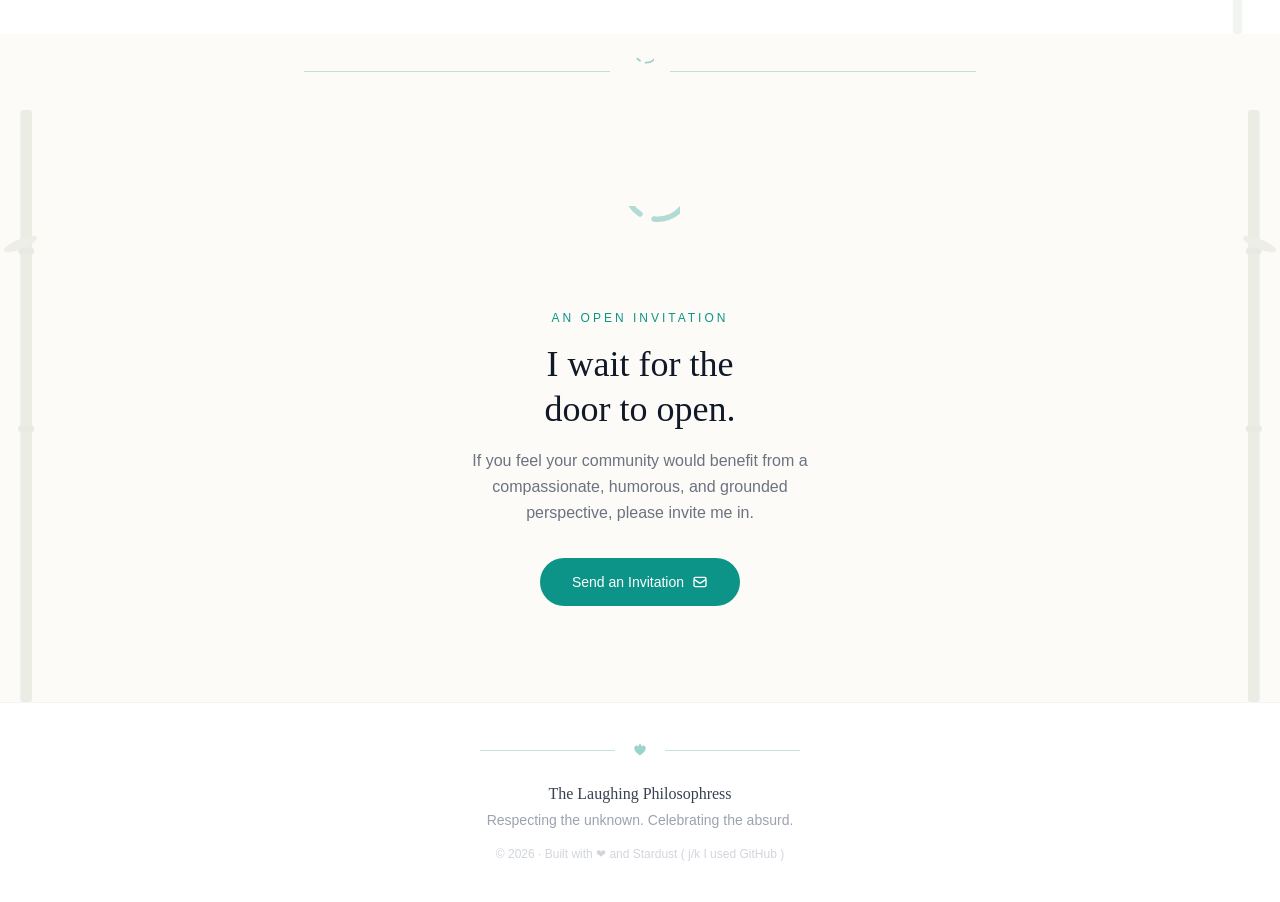
==== commit 5d180be1: "Fix formatting of footer copyright text" ====
--- a/docs/index.html
+++ b/docs/index.html
@@ -546,7 +546,7 @@
         </div>
         <p class="serif text-gray-700 mb-1">The Laughing Philosophress</p>
         <p class="text-sm text-gray-400 font-light">Respecting the unknown. Celebrating the absurd.</p>
-        <p class="text-xs text-gray-300 mt-4">© 2026 · Built with ❤ and Stardust (j/k I used GitHub</p>
+        <p class="text-xs text-gray-300 mt-4">© 2026 · Built with ❤ and Stardust ( j/k I used GitHub )</p>
     </footer>
 </body>
 </html>
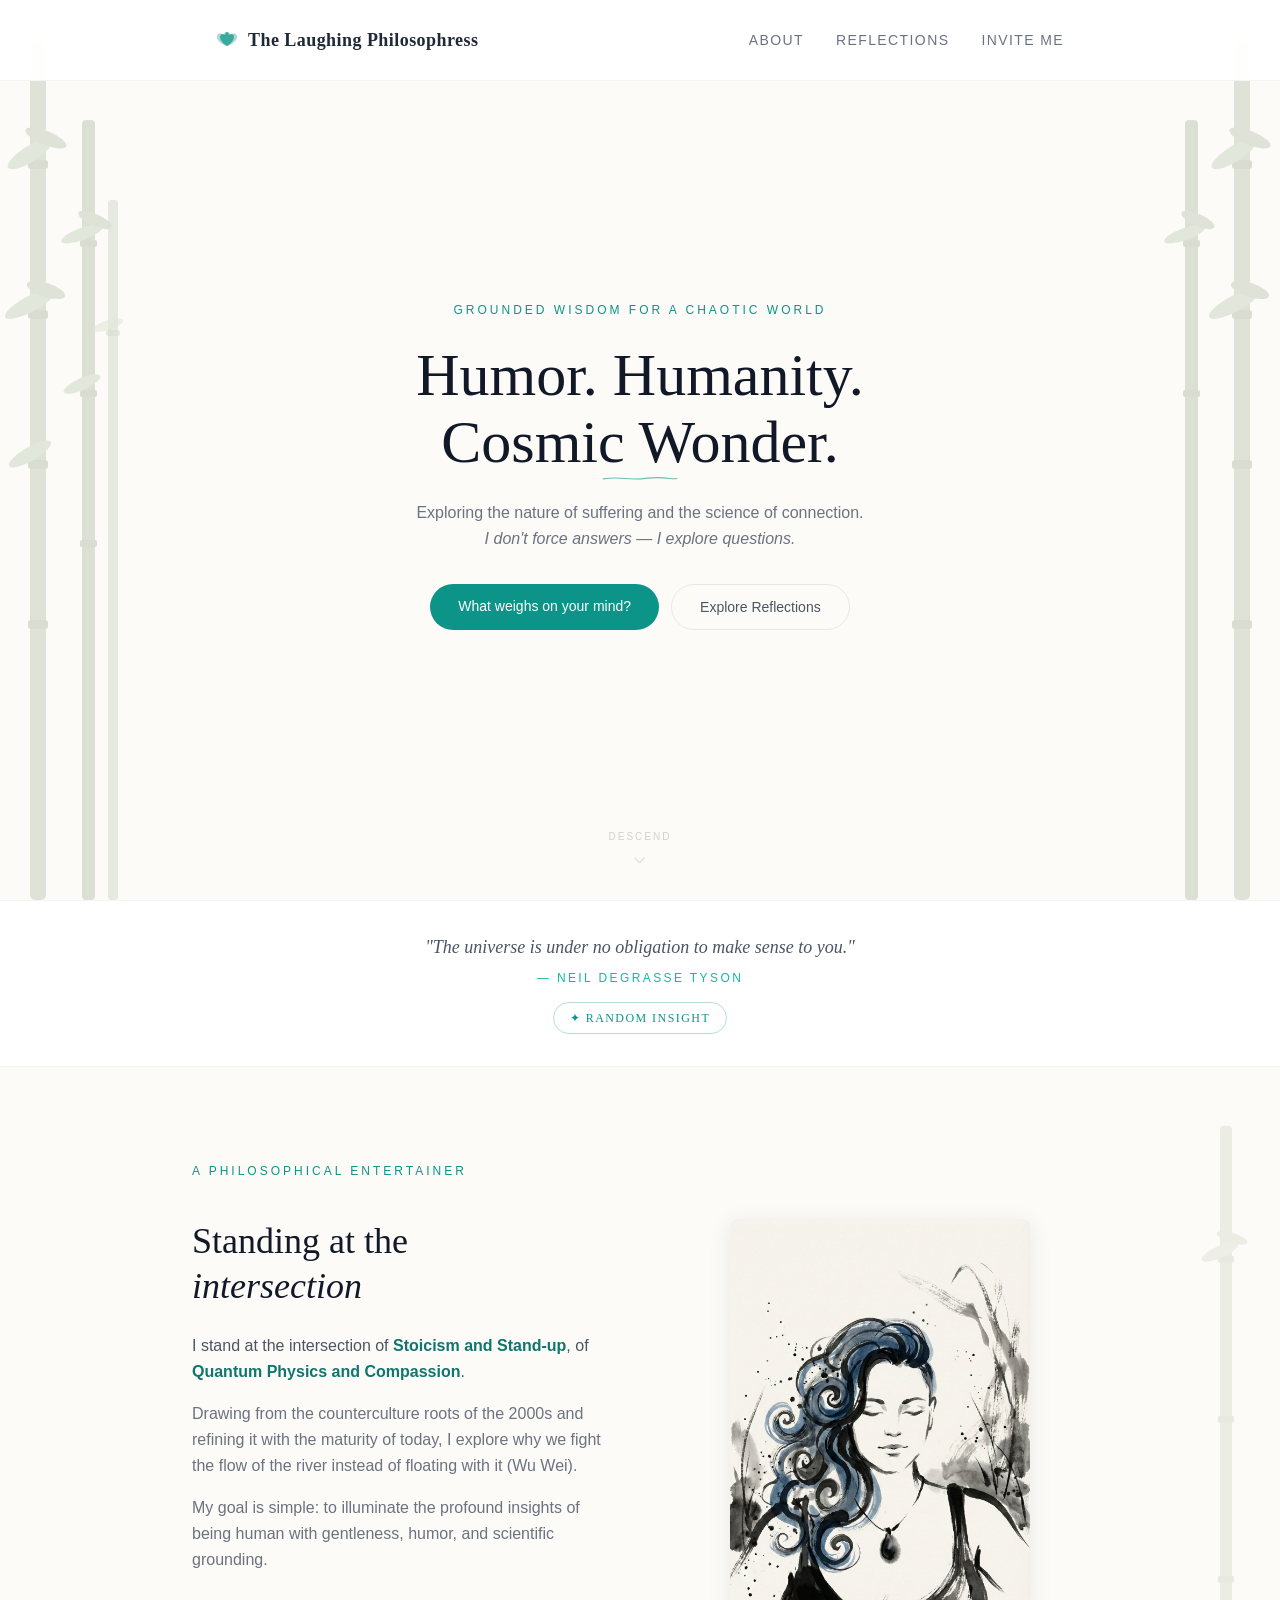
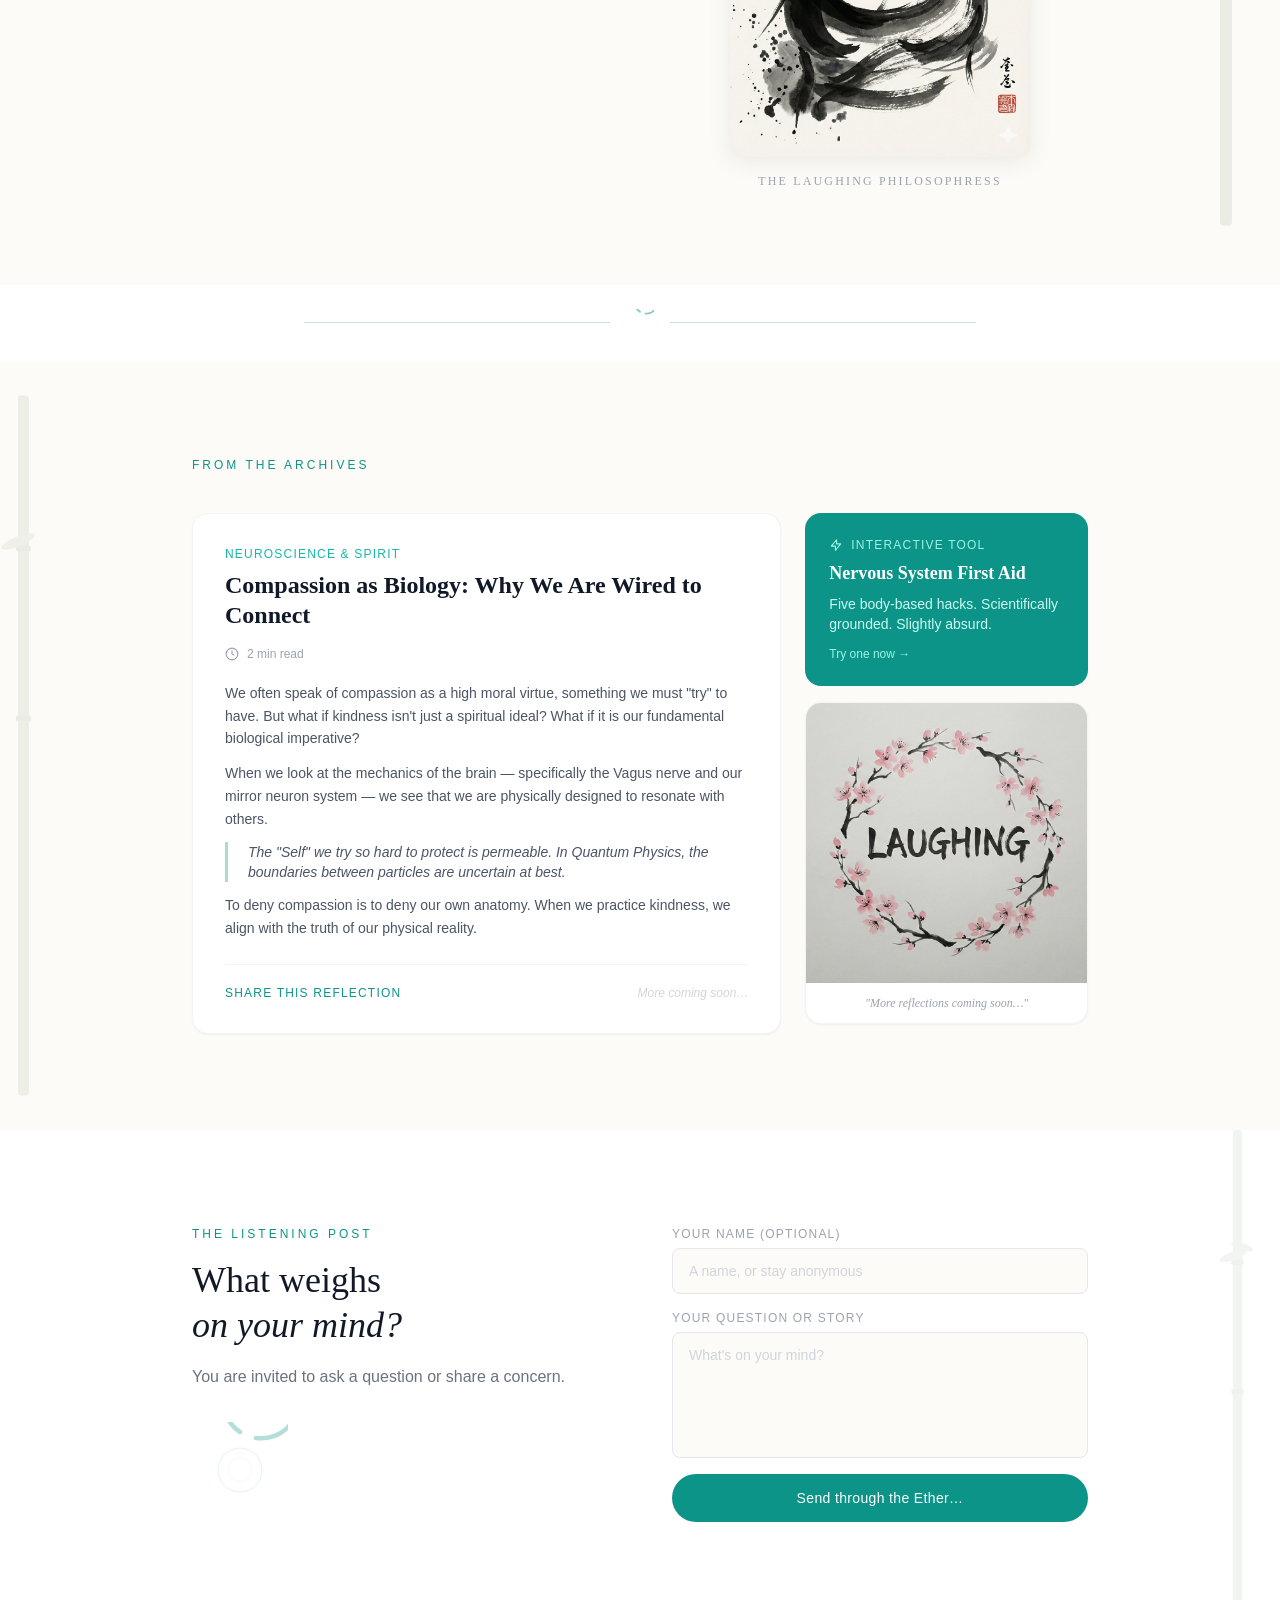
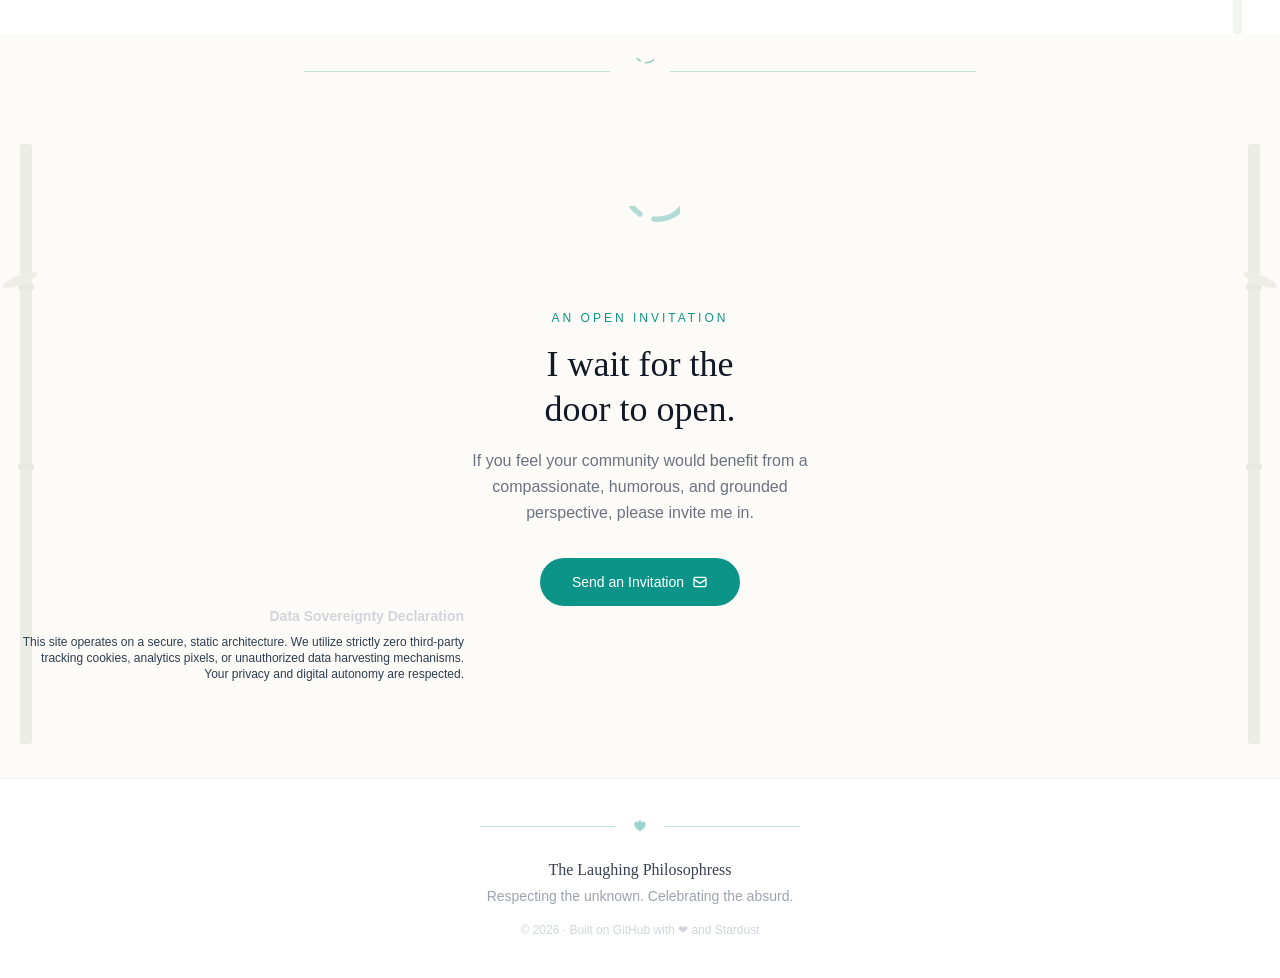
==== commit 52edc937: "Add Data Sovereignty Declaration to index.html Added a Data Sovereignty Declaration section to empha" ====
--- a/docs/index.html
+++ b/docs/index.html
@@ -535,6 +535,16 @@
                 <svg class="w-4 h-4" fill="none" viewBox="0 0 24 24" stroke="currentColor"><path stroke-linecap="round" stroke-linejoin="round" stroke-width="2" d="M3 8l7.89 5.26a2 2 0 002.22 0L21 8M5 19h14a2 2 0 002-2V7a2 2 0 00-2-2H5a2 2 0 00-2 2v10a2 2 0 002 2z"/></svg>
             </a>
         </div>
+            <div class="text-sm text-center md:text-right max-w-md">
+                <p class="mb-2 font-semibold text-gray-300">Data Sovereignty Declaration</p>
+                <p class="text-xs">
+                    This site operates on a secure, static architecture. We utilize strictly zero
+                    third-party tracking cookies, analytics pixels, or unauthorized data harvesting
+                    mechanisms. Your privacy and digital autonomy are respected.
+                </p>
+            </div>
+
+        </div>        
     </section>
 
     <!-- ── FOOTER ── -->
@@ -546,7 +556,7 @@
         </div>
         <p class="serif text-gray-700 mb-1">The Laughing Philosophress</p>
         <p class="text-sm text-gray-400 font-light">Respecting the unknown. Celebrating the absurd.</p>
-        <p class="text-xs text-gray-300 mt-4">© 2026 · Built with ❤ and Stardust ( j/k I used GitHub )</p>
+        <p class="text-xs text-gray-300 mt-4">© 2026 · Built on GitHub with ❤ and Stardust </p>
     </footer>
 </body>
 </html>
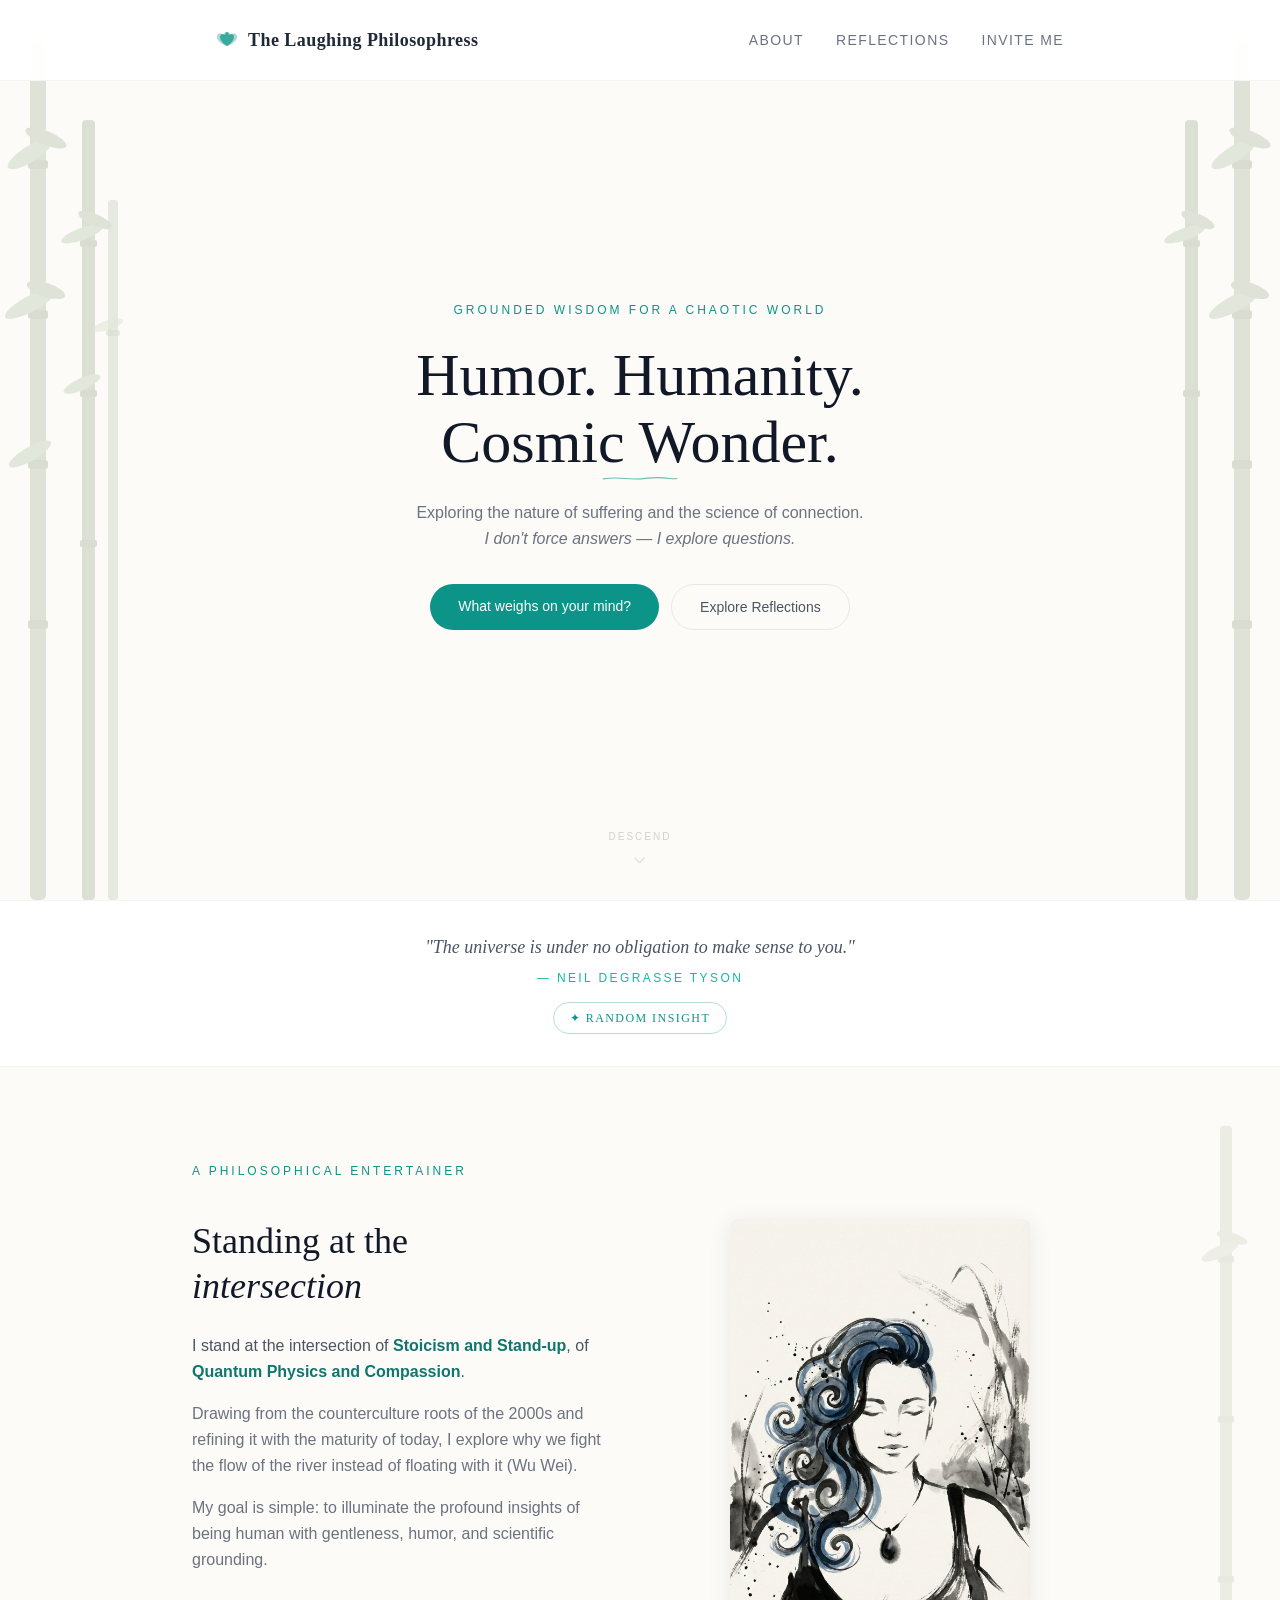
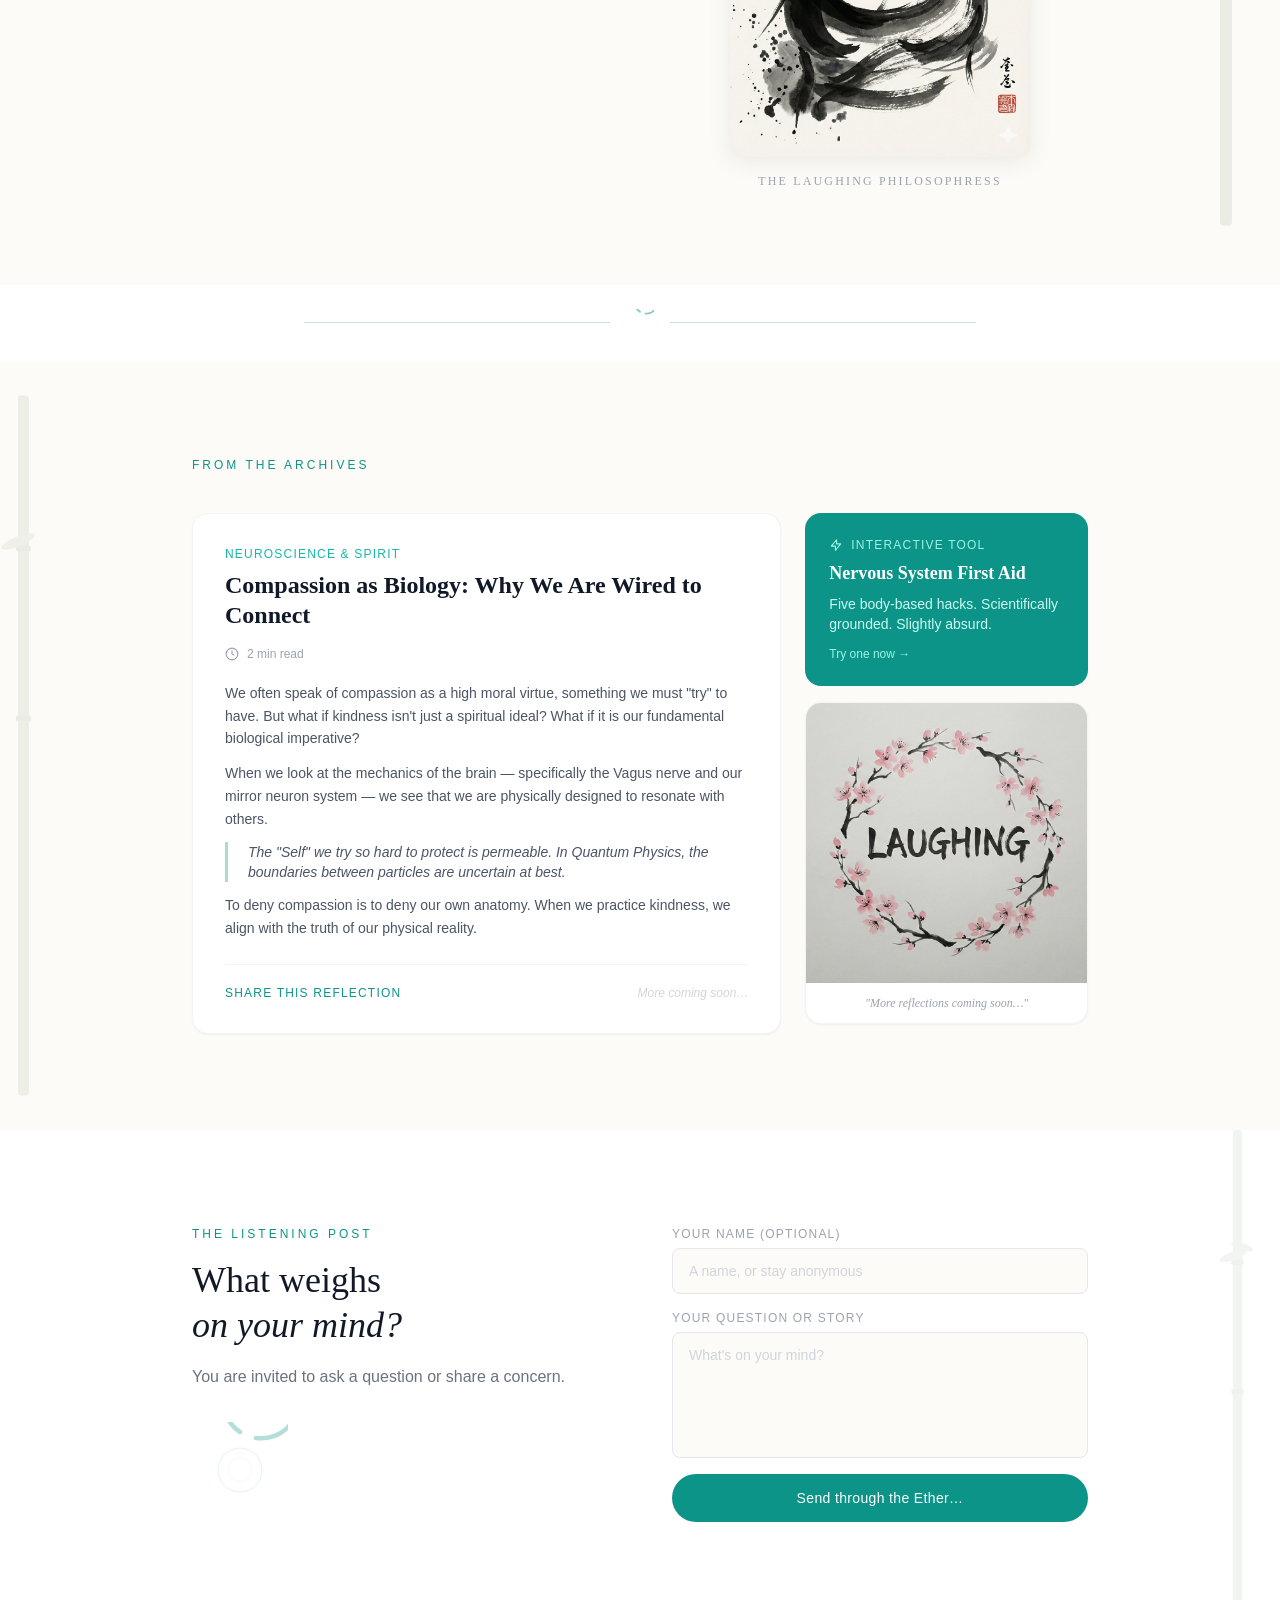
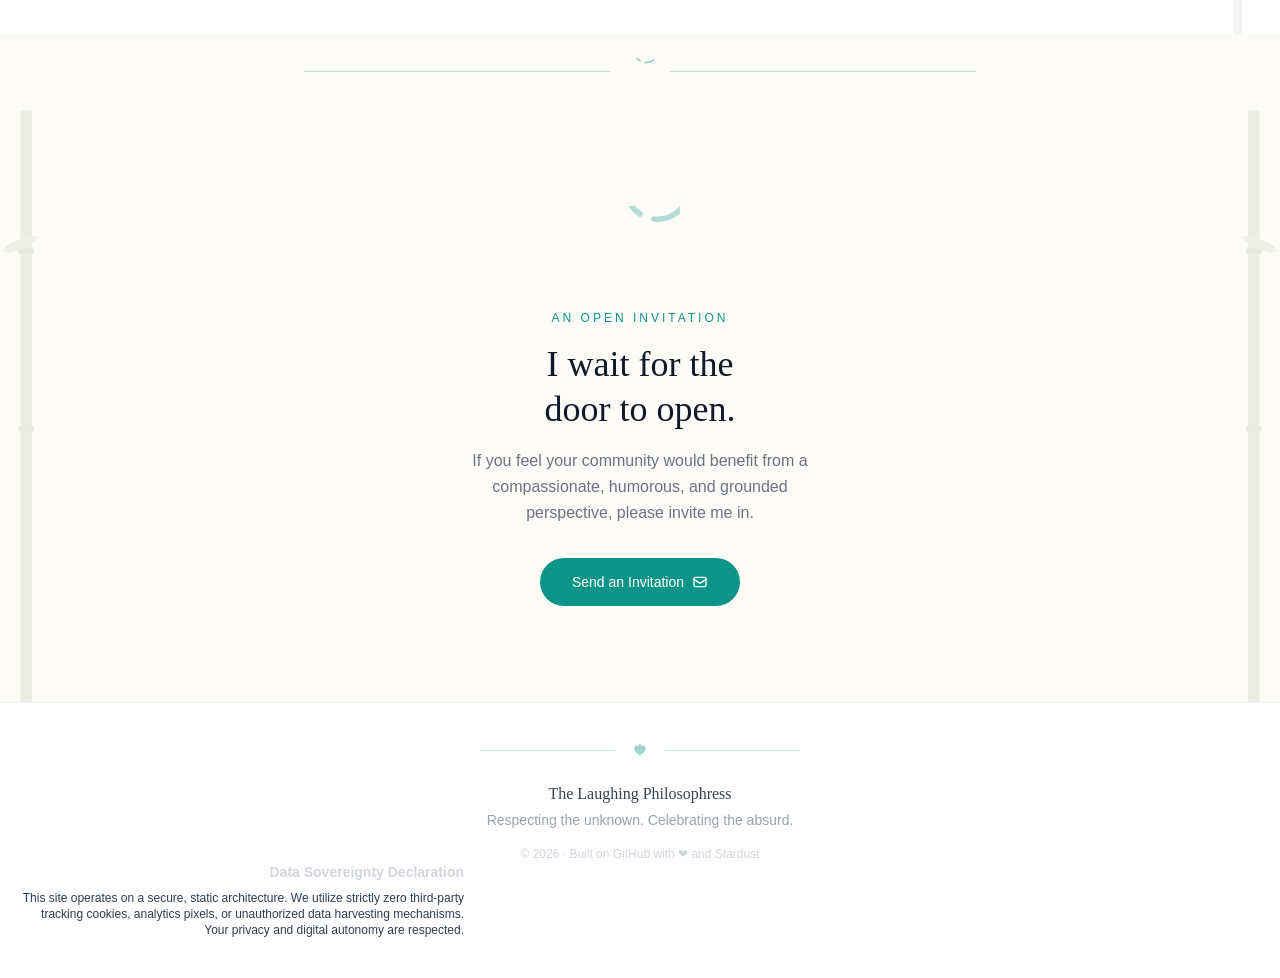
==== commit d1e32bf6: "Restore Data Sovereignty Declaration in footer Reintroduced the Data Sovereignty Declaration section" ====
--- a/docs/index.html
+++ b/docs/index.html
@@ -533,7 +533,19 @@
                 class="inline-flex items-center gap-2 px-8 py-3.5 bg-teal-600 text-white rounded-full text-sm font-medium hover:bg-teal-700 transition-colors">
                 Send an Invitation
                 <svg class="w-4 h-4" fill="none" viewBox="0 0 24 24" stroke="currentColor"><path stroke-linecap="round" stroke-linejoin="round" stroke-width="2" d="M3 8l7.89 5.26a2 2 0 002.22 0L21 8M5 19h14a2 2 0 002-2V7a2 2 0 00-2-2H5a2 2 0 00-2 2v10a2 2 0 002 2z"/></svg>
-            </a>
+            </a>      
+    </section>
+
+    <!-- ── FOOTER ── -->
+    <footer class="bg-white border-t border-gray-100 py-10 px-4 text-center">
+        <div class="zen-divider max-w-xs mx-auto mb-6">
+            <svg width="18" height="15" viewBox="0 0 44 36" fill="none" opacity="0.4">
+                <path d="M22 30 C22 30 8 22 8 12 C8 6 14 4 18 8 C19 4 20 2 22 2 C24 2 25 4 26 8 C30 4 36 6 36 12 C36 22 22 30 22 30Z" fill="#0d9488"/>
+            </svg>
+        </div>
+        <p class="serif text-gray-700 mb-1">The Laughing Philosophress</p>
+        <p class="text-sm text-gray-400 font-light">Respecting the unknown. Celebrating the absurd.</p>
+        <p class="text-xs text-gray-300 mt-4">© 2026 · Built on GitHub with ❤ and Stardust </p>
         </div>
             <div class="text-sm text-center md:text-right max-w-md">
                 <p class="mb-2 font-semibold text-gray-300">Data Sovereignty Declaration</p>
@@ -543,20 +555,7 @@
                     mechanisms. Your privacy and digital autonomy are respected.
                 </p>
             </div>
-
-        </div>        
-    </section>
-
-    <!-- ── FOOTER ── -->
-    <footer class="bg-white border-t border-gray-100 py-10 px-4 text-center">
-        <div class="zen-divider max-w-xs mx-auto mb-6">
-            <svg width="18" height="15" viewBox="0 0 44 36" fill="none" opacity="0.4">
-                <path d="M22 30 C22 30 8 22 8 12 C8 6 14 4 18 8 C19 4 20 2 22 2 C24 2 25 4 26 8 C30 4 36 6 36 12 C36 22 22 30 22 30Z" fill="#0d9488"/>
-            </svg>
-        </div>
-        <p class="serif text-gray-700 mb-1">The Laughing Philosophress</p>
-        <p class="text-sm text-gray-400 font-light">Respecting the unknown. Celebrating the absurd.</p>
-        <p class="text-xs text-gray-300 mt-4">© 2026 · Built on GitHub with ❤ and Stardust </p>
+        </div>          
     </footer>
 </body>
 </html>
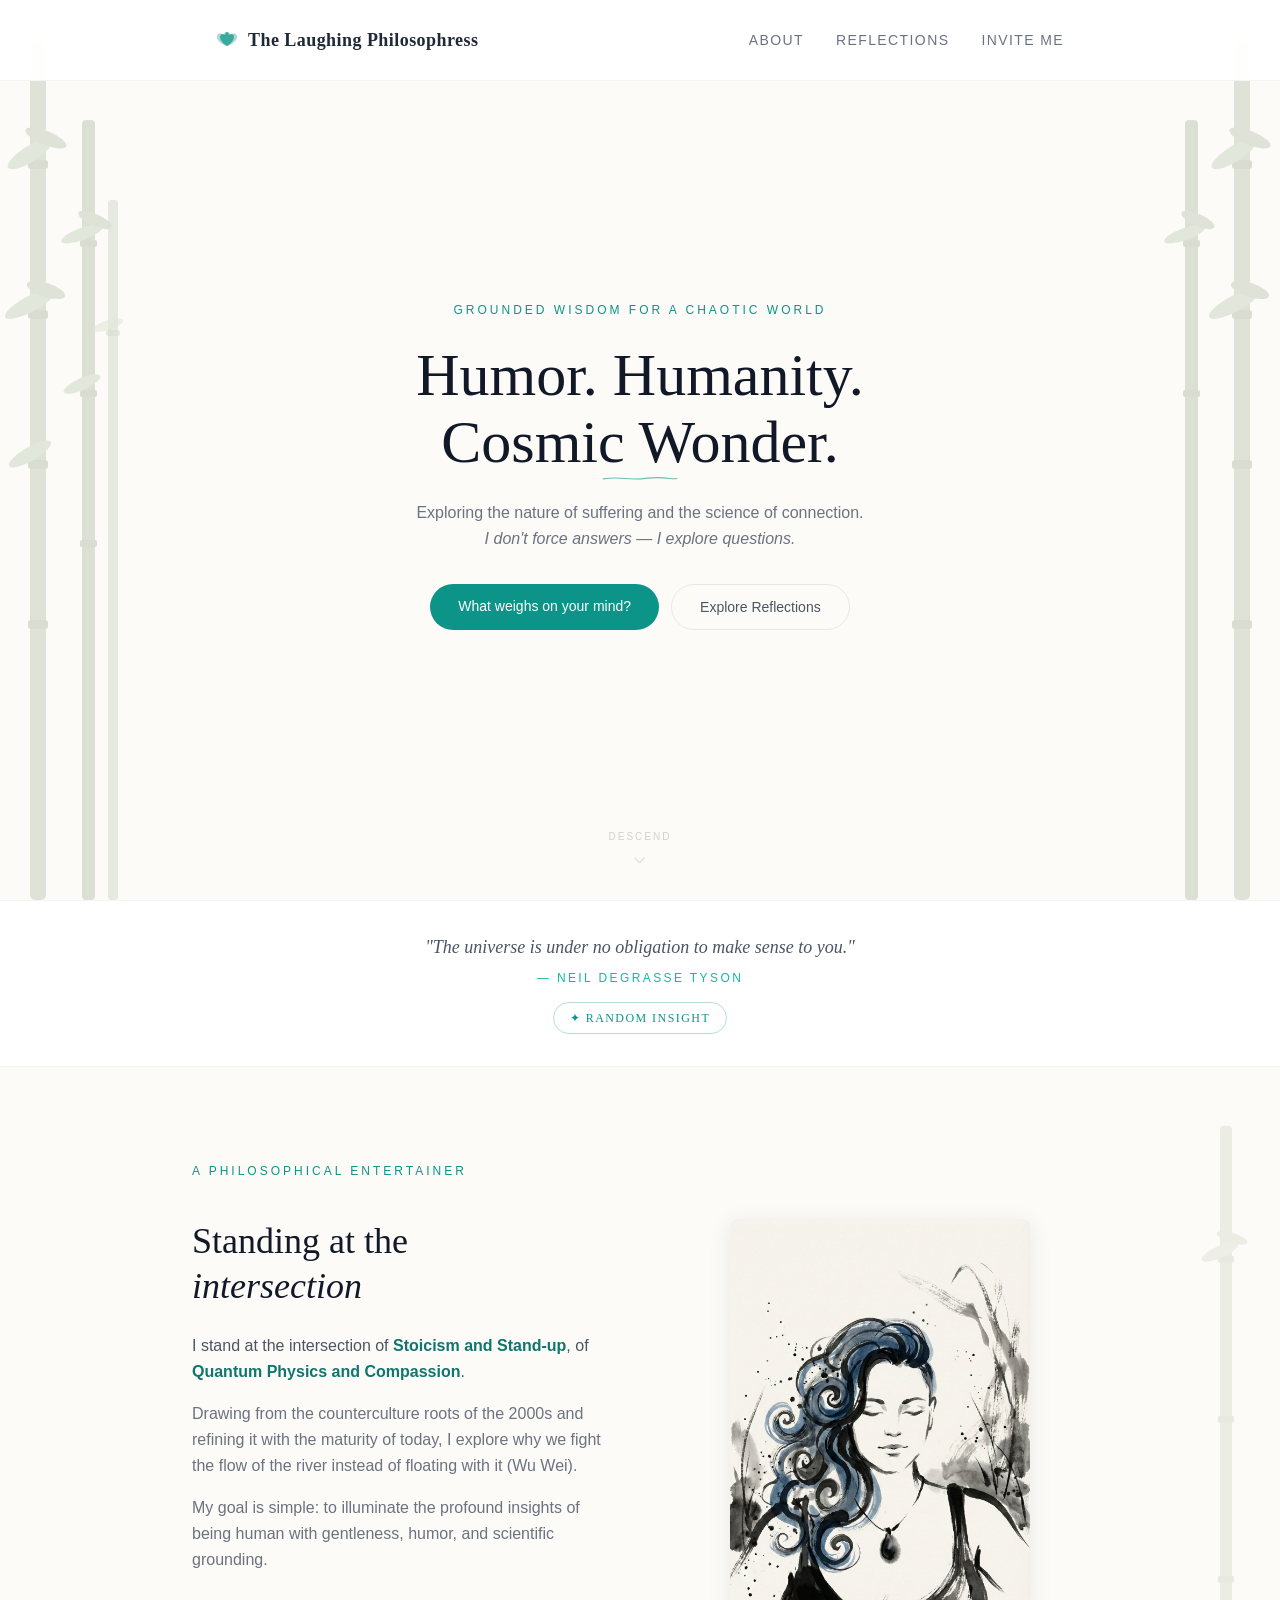
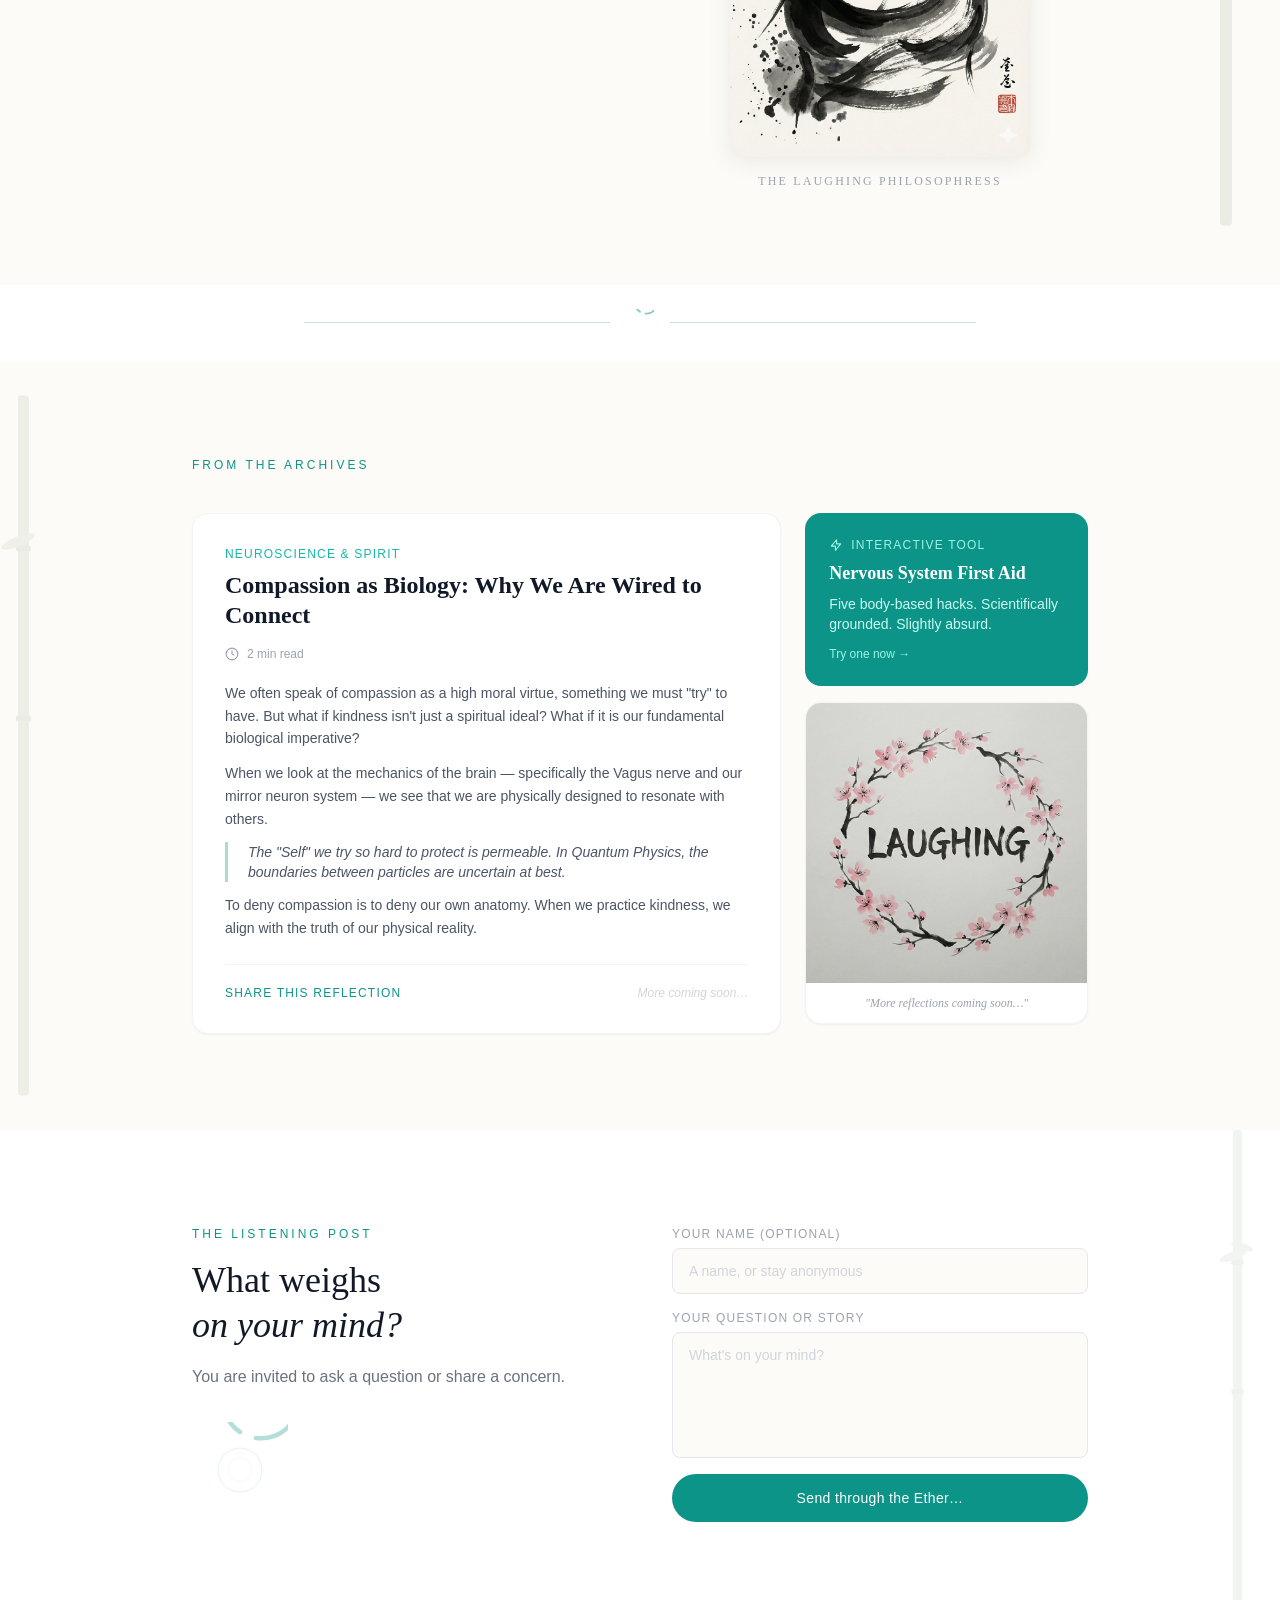
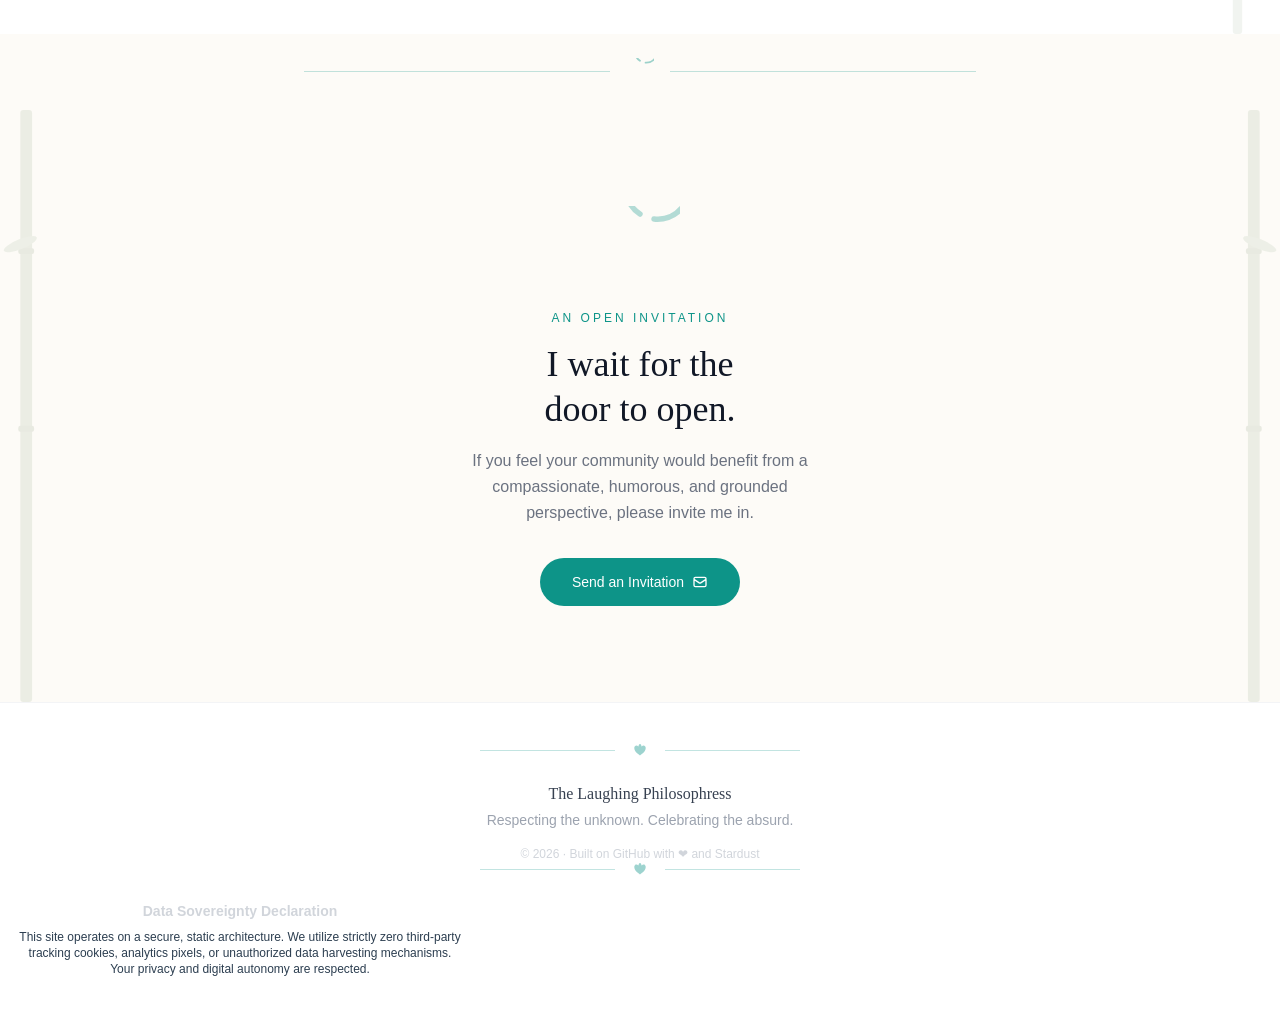
==== commit 226b3b3c: "Enhance footer with zen-divider and declaration text Added a zen-divider and updated the text alignm" ====
--- a/docs/index.html
+++ b/docs/index.html
@@ -547,7 +547,12 @@
         <p class="text-sm text-gray-400 font-light">Respecting the unknown. Celebrating the absurd.</p>
         <p class="text-xs text-gray-300 mt-4">© 2026 · Built on GitHub with ❤ and Stardust </p>
         </div>
-            <div class="text-sm text-center md:text-right max-w-md">
+        <div class="zen-divider max-w-xs mx-auto mb-6">
+            <svg width="18" height="15" viewBox="0 0 44 36" fill="none" opacity="0.4">
+                <path d="M22 30 C22 30 8 22 8 12 C8 6 14 4 18 8 C19 4 20 2 22 2 C24 2 25 4 26 8 C30 4 36 6 36 12 C36 22 22 30 22 30Z" fill="#0d9488"/>
+            </svg>
+        </div> 
+            <div class="text-sm text-center md:text-center max-w-md">
                 <p class="mb-2 font-semibold text-gray-300">Data Sovereignty Declaration</p>
                 <p class="text-xs">
                     This site operates on a secure, static architecture. We utilize strictly zero
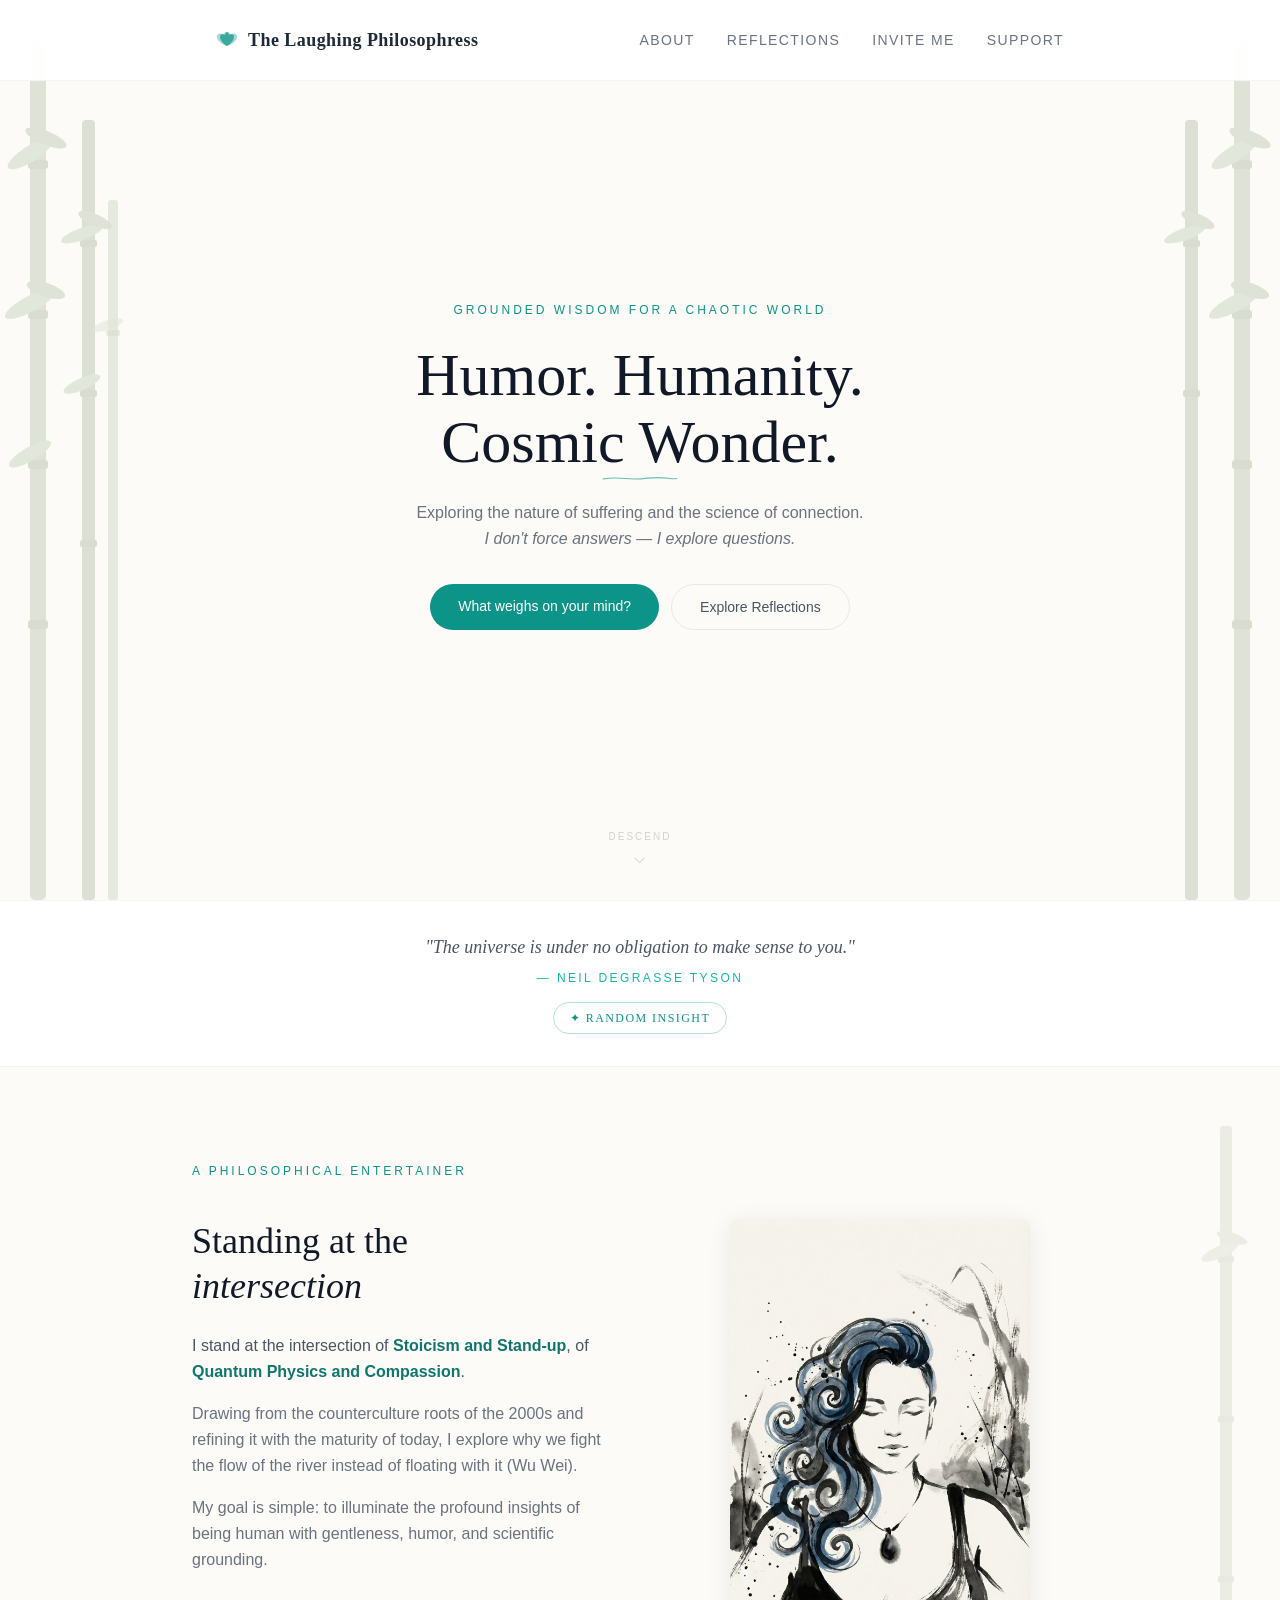
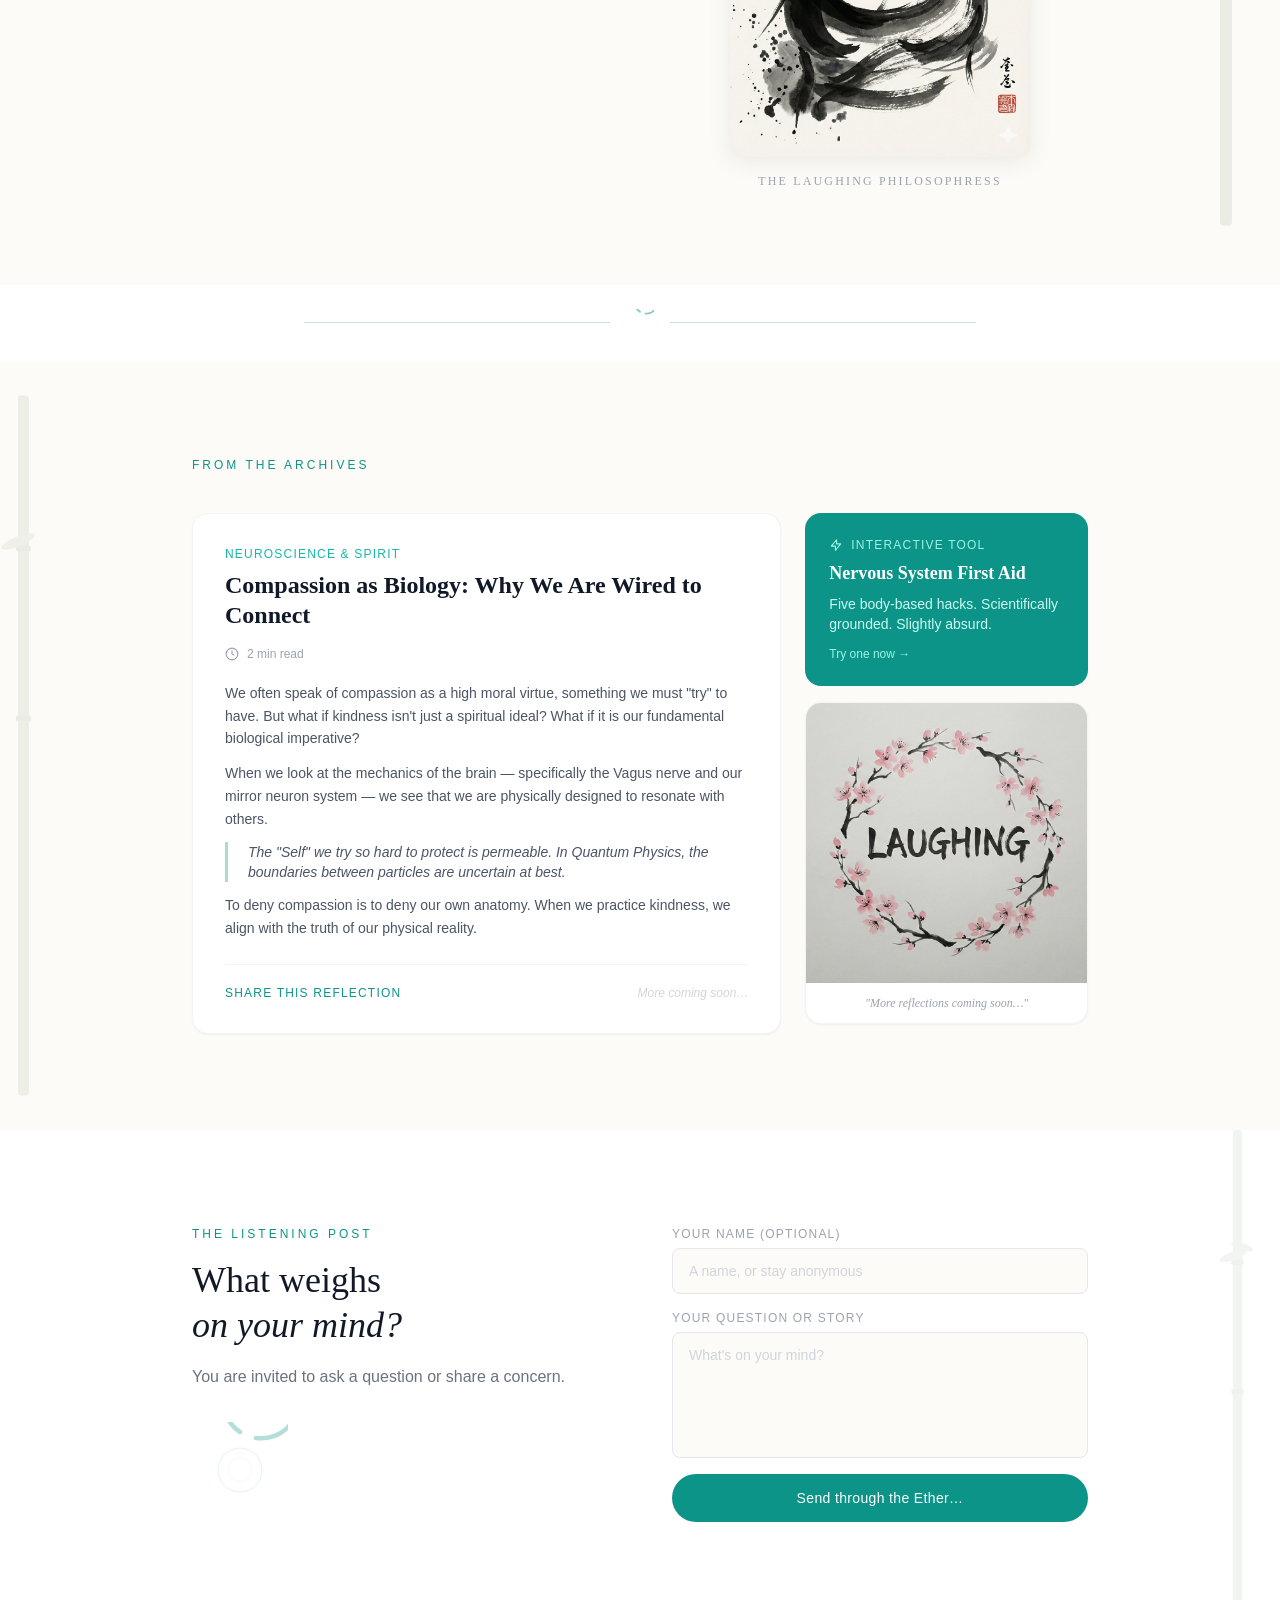
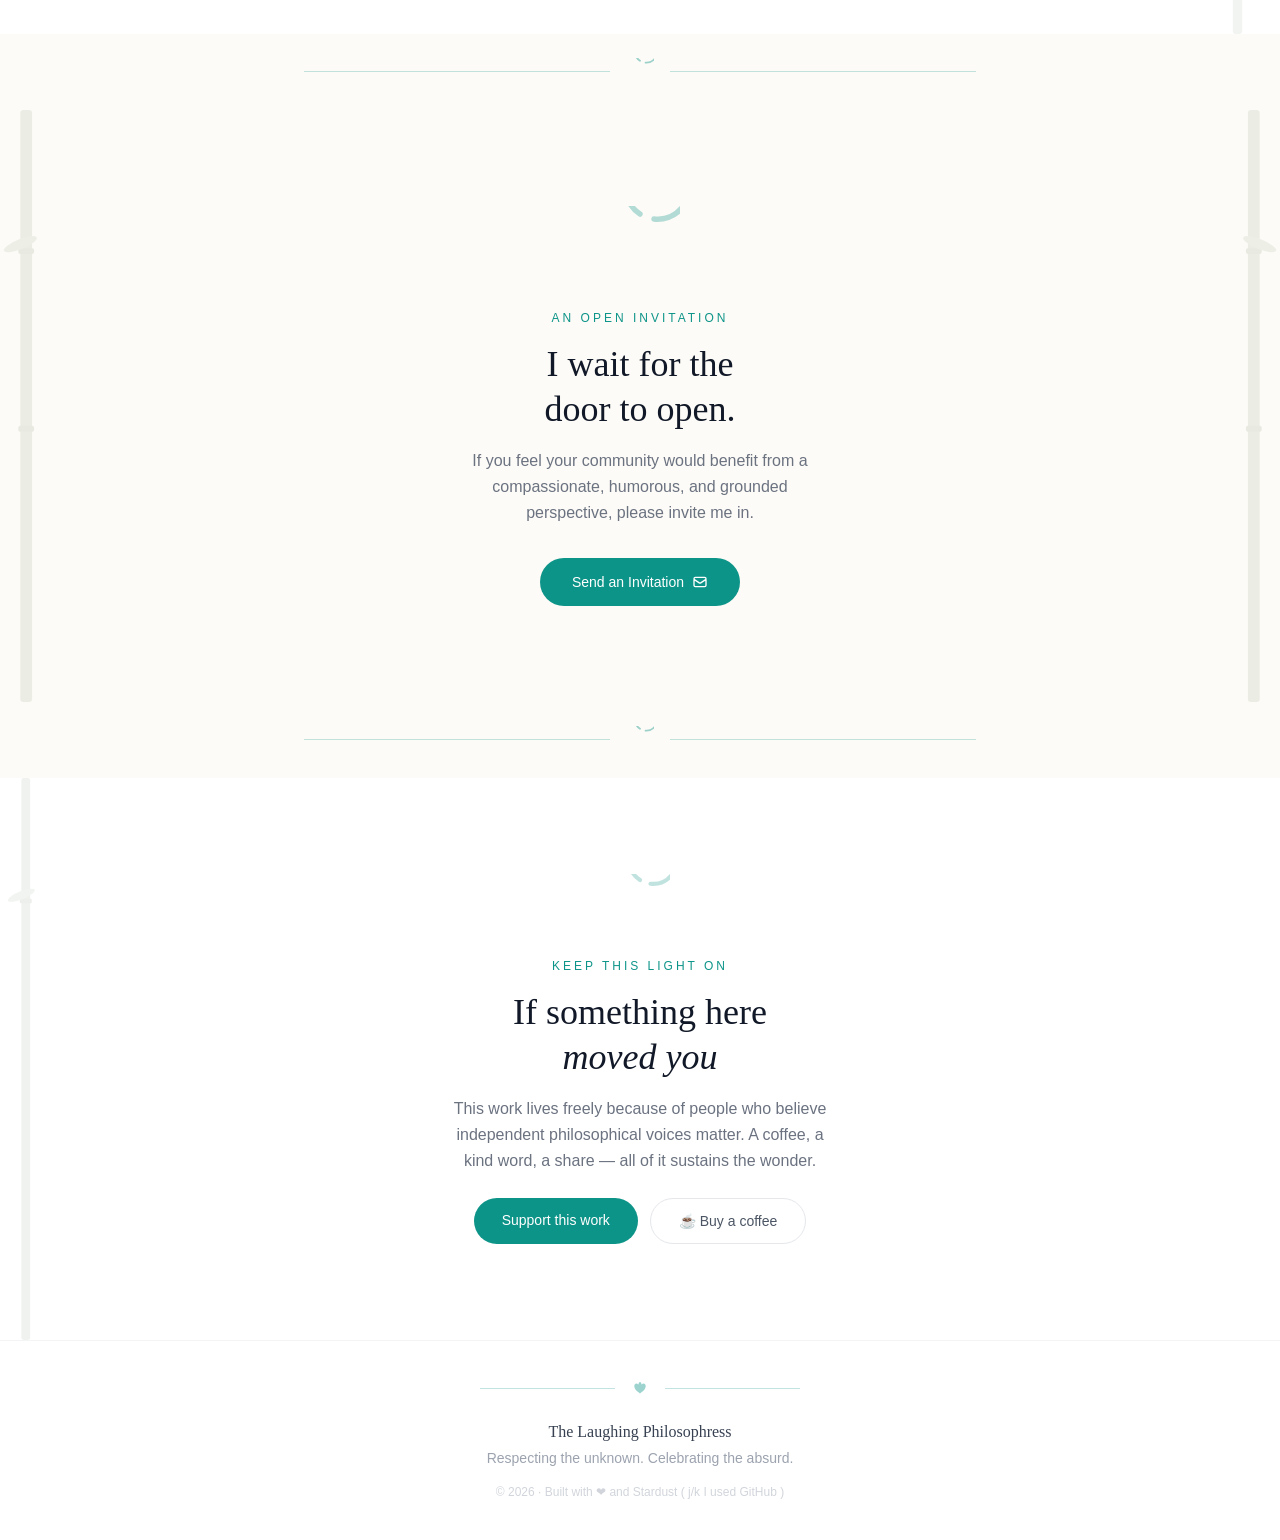
==== commit 73916c32: "Updated index.html This page was edited by Perplexity to integrate support me links.  Roll back to v" ====
--- a/docs/index.html
+++ b/docs/index.html
@@ -179,6 +179,7 @@
                     <a href="#about" class="text-sm uppercase tracking-widest text-gray-500 hover:text-teal-600">About</a>
                     <a href="#library" class="text-sm uppercase tracking-widest text-gray-500 hover:text-teal-600">Reflections</a>
                     <a href="#connect" class="text-sm uppercase tracking-widest text-gray-500 hover:text-teal-600">Invite Me</a>
+                    <a href="support.html" class="text-sm uppercase tracking-widest text-gray-500 hover:text-teal-600">Support</a>
                 </div>
             </div>
         </div>
@@ -533,7 +534,55 @@
                 class="inline-flex items-center gap-2 px-8 py-3.5 bg-teal-600 text-white rounded-full text-sm font-medium hover:bg-teal-700 transition-colors">
                 Send an Invitation
                 <svg class="w-4 h-4" fill="none" viewBox="0 0 24 24" stroke="currentColor"><path stroke-linecap="round" stroke-linejoin="round" stroke-width="2" d="M3 8l7.89 5.26a2 2 0 002.22 0L21 8M5 19h14a2 2 0 002-2V7a2 2 0 00-2-2H5a2 2 0 00-2 2v10a2 2 0 002 2z"/></svg>
-            </a>      
+            </a>
+        </div>
+    </section>
+
+
+    <!-- ── ZEN DIVIDER ── -->
+    <div class="py-6 px-8 bg-[#fdfbf7]">
+        <div class="zen-divider max-w-2xl mx-auto">
+            <svg width="28" height="28" viewBox="0 0 60 60" fill="none" opacity="0.4">
+                <path d="M30 6 A24 24 0 1 1 42 10" stroke="#0d9488" stroke-width="4" stroke-linecap="round"/>
+            </svg>
+        </div>
+    </div>
+
+    <!-- ── SUPPORT TEASER ── -->
+    <section id="support-teaser" class="py-24 px-4 bg-white text-center relative overflow-hidden">
+        <div style="position:absolute;left:0;top:0;bottom:0;width:70px;opacity:0.09;pointer-events:none;overflow:hidden;">
+            <svg viewBox="0 0 70 700" style="width:100%;height:100%;">
+                <g class="sway3">
+                    <rect x="18" y="0" width="11" height="700" rx="3" fill="#5a7a4a"/>
+                    <rect x="16" y="150" width="15" height="6" rx="2" fill="#3d5a2a"/>
+                    <ellipse cx="18" cy="146" rx="18" ry="5" fill="#6b9060" transform="rotate(-22 18 146)"/>
+                </g>
+            </svg>
+        </div>
+        <div class="relative z-10 max-w-lg mx-auto">
+            <div class="flex justify-center mb-6">
+                <svg width="60" height="60" viewBox="0 0 80 80" fill="none" opacity="0.25">
+                    <path d="M40 8 A32 32 0 1 1 54 13" stroke="#0d9488" stroke-width="5.5" stroke-linecap="round"/>
+                </svg>
+            </div>
+            <p class="text-xs uppercase tracking-[0.25em] text-teal-600 mb-4">Keep this light on</p>
+            <h2 class="serif text-4xl font-light text-gray-900 mb-4 leading-tight">
+                If something here<br><em>moved you</em>
+            </h2>
+            <p class="text-gray-500 leading-relaxed font-light mb-6 max-w-sm mx-auto">
+                This work lives freely because of people who believe independent philosophical voices matter. A coffee, a kind word, a share — all of it sustains the wonder.
+            </p>
+            <div class="flex flex-wrap gap-3 justify-center">
+                <a href="support.html"
+                    class="px-7 py-3 bg-teal-600 text-white rounded-full text-sm font-medium hover:bg-teal-700 transition-colors">
+                    Support this work
+                </a>
+                <a href="https://buymeacoffee.com/cosmic.wonder" target="_blank" rel="noopener noreferrer"
+                    class="px-7 py-3 border border-gray-200 text-gray-600 rounded-full text-sm font-medium hover:border-teal-300 hover:text-teal-600 transition-colors">
+                    ☕ Buy a coffee
+                </a>
+            </div>
+        </div>
     </section>
 
     <!-- ── FOOTER ── -->
@@ -545,22 +594,7 @@
         </div>
         <p class="serif text-gray-700 mb-1">The Laughing Philosophress</p>
         <p class="text-sm text-gray-400 font-light">Respecting the unknown. Celebrating the absurd.</p>
-        <p class="text-xs text-gray-300 mt-4">© 2026 · Built on GitHub with ❤ and Stardust </p>
-        </div>
-        <div class="zen-divider max-w-xs mx-auto mb-6">
-            <svg width="18" height="15" viewBox="0 0 44 36" fill="none" opacity="0.4">
-                <path d="M22 30 C22 30 8 22 8 12 C8 6 14 4 18 8 C19 4 20 2 22 2 C24 2 25 4 26 8 C30 4 36 6 36 12 C36 22 22 30 22 30Z" fill="#0d9488"/>
-            </svg>
-        </div> 
-            <div class="text-sm text-center md:text-center max-w-md">
-                <p class="mb-2 font-semibold text-gray-300">Data Sovereignty Declaration</p>
-                <p class="text-xs">
-                    This site operates on a secure, static architecture. We utilize strictly zero
-                    third-party tracking cookies, analytics pixels, or unauthorized data harvesting
-                    mechanisms. Your privacy and digital autonomy are respected.
-                </p>
-            </div>
-        </div>          
+        <p class="text-xs text-gray-300 mt-4">© 2026 · Built with ❤ and Stardust ( j/k I used GitHub )</p>
     </footer>
 </body>
 </html>
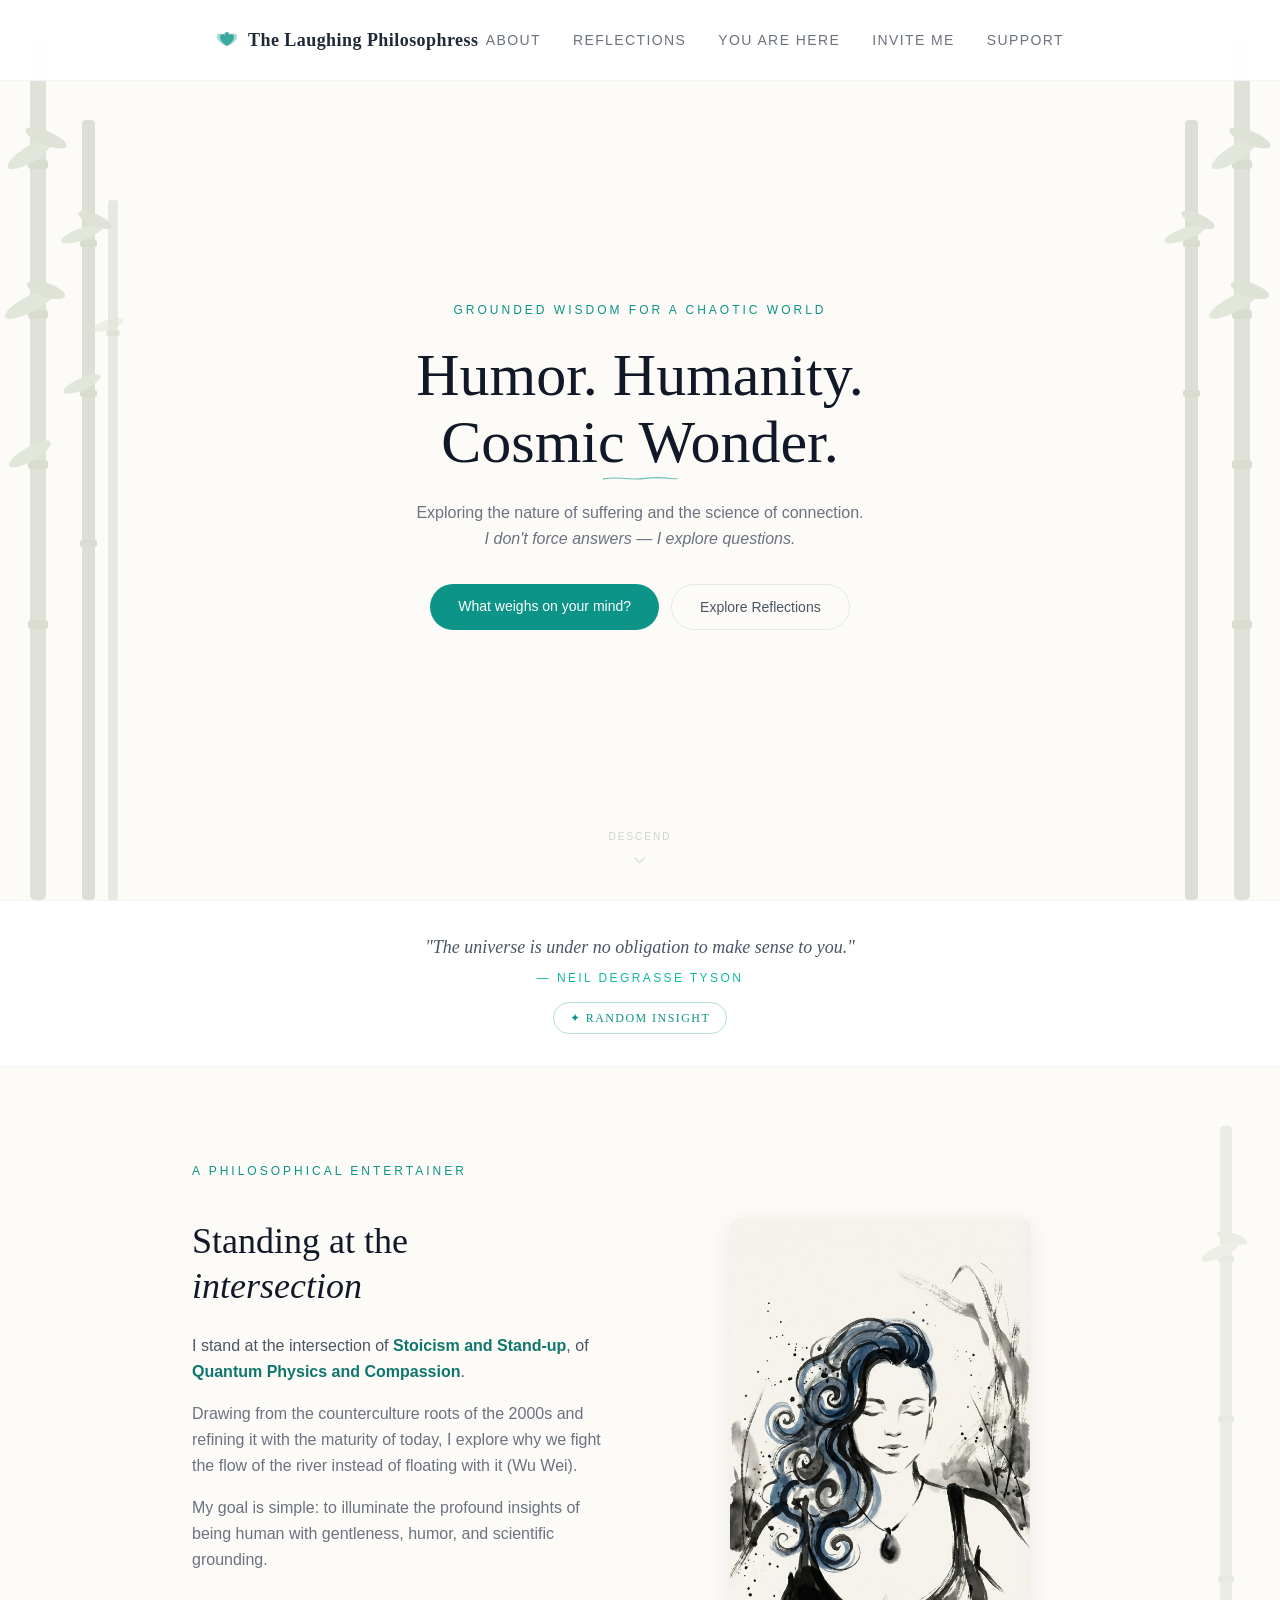
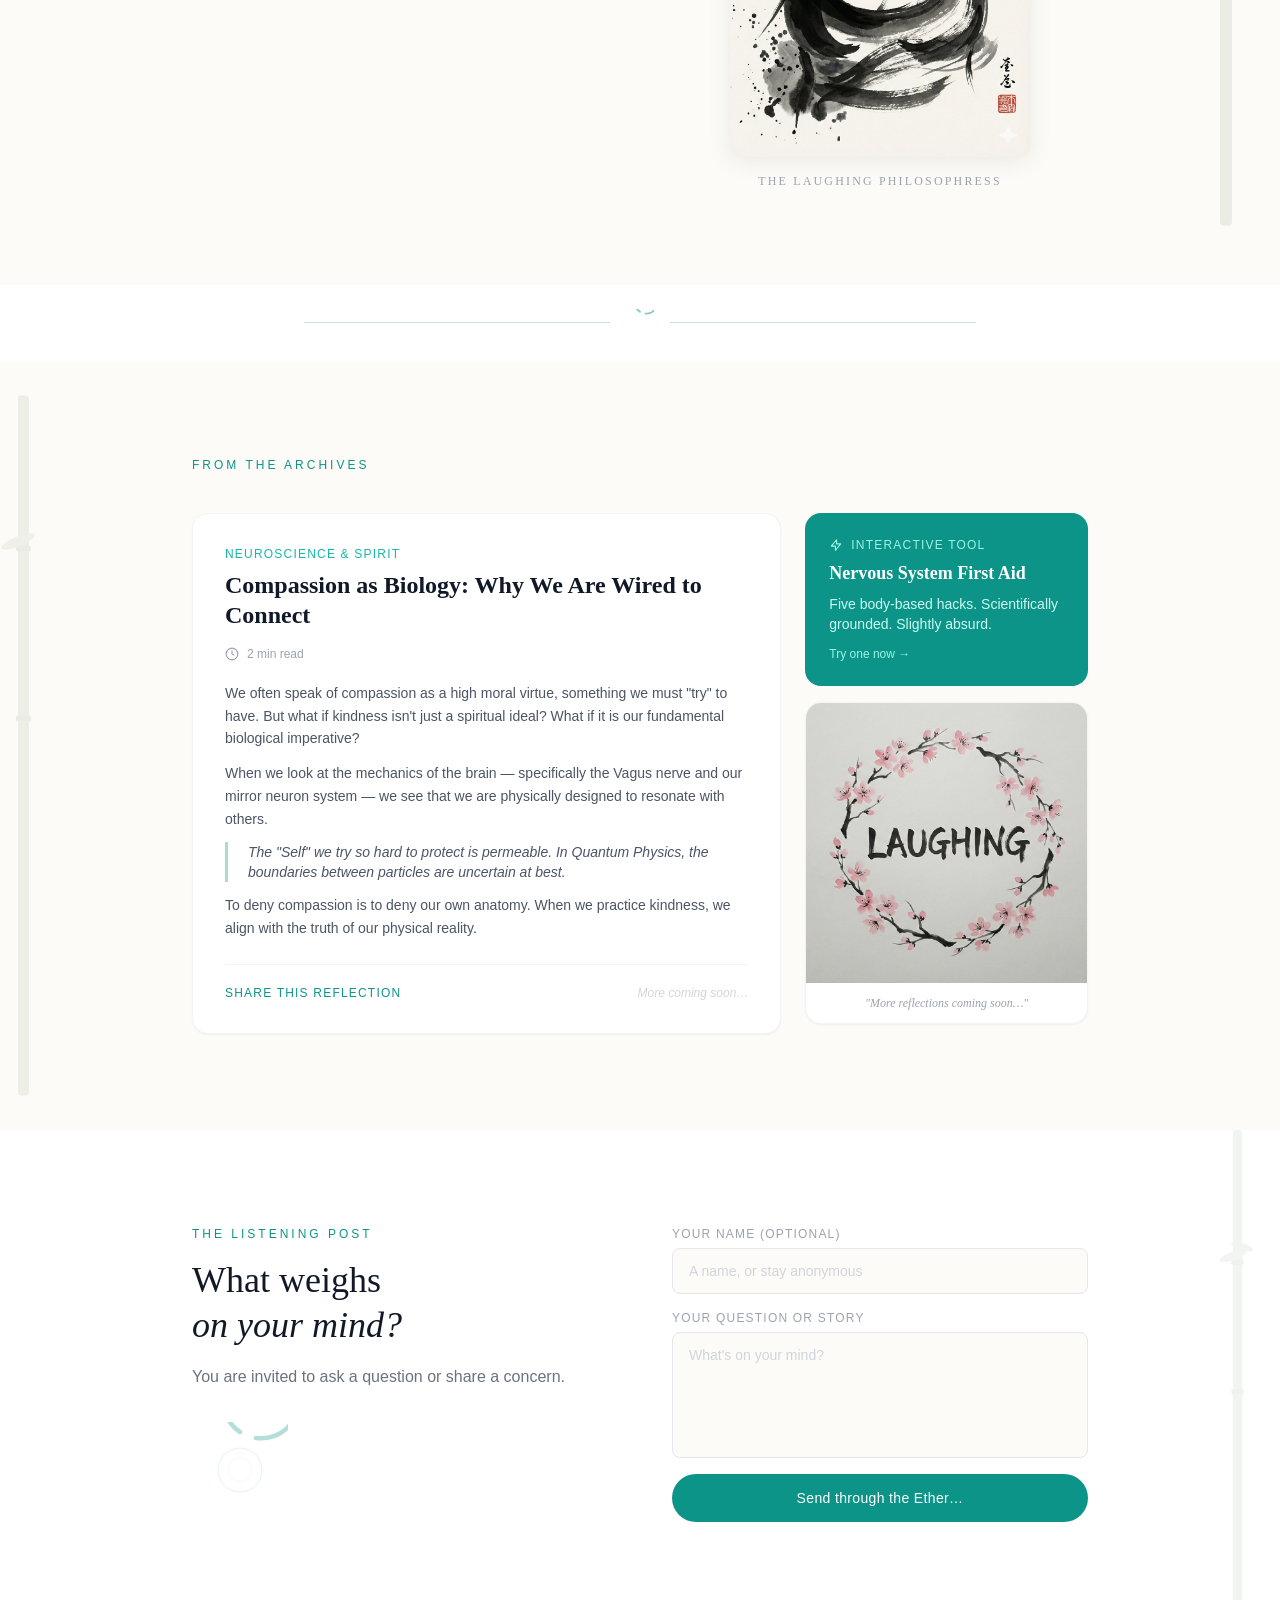
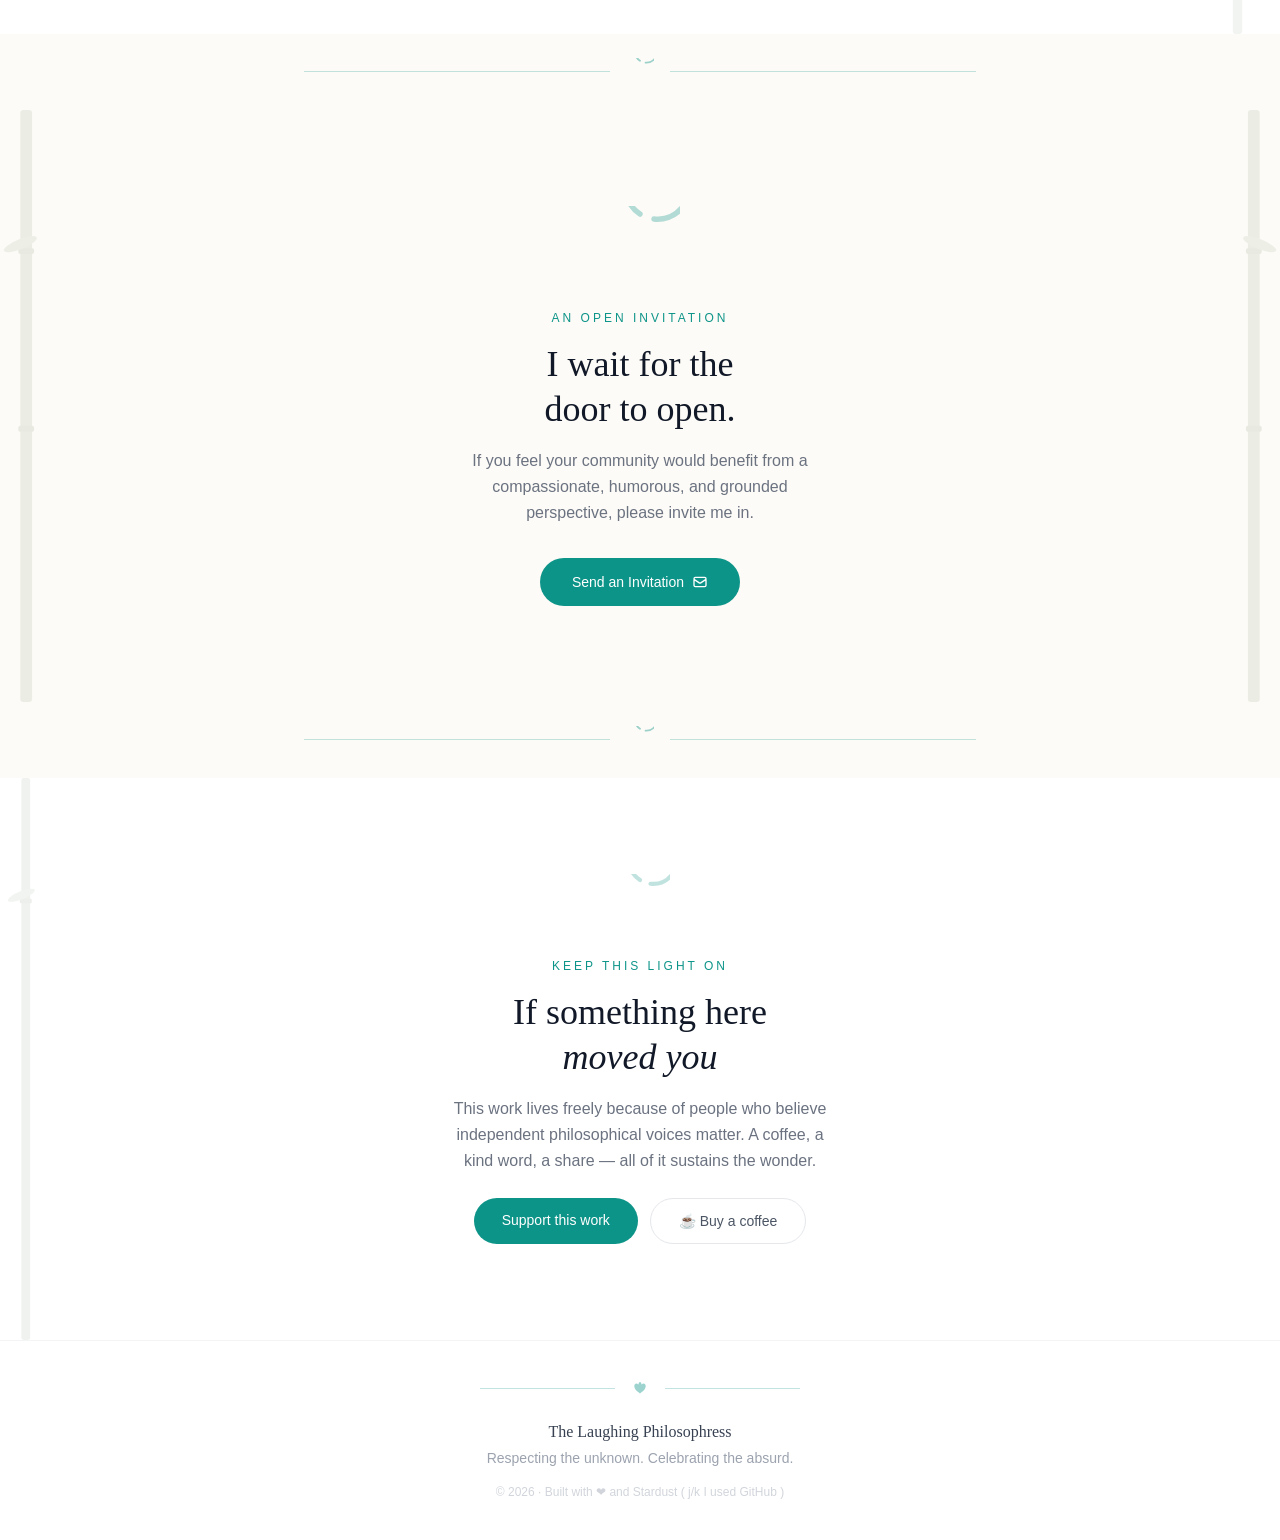
==== commit 2c747b60: "Link Cosmic Wonder navigation to perspective machine" ====
--- a/docs/index.html
+++ b/docs/index.html
@@ -178,6 +178,7 @@
                 <div class="hidden md:flex items-center gap-8">
                     <a href="#about" class="text-sm uppercase tracking-widest text-gray-500 hover:text-teal-600">About</a>
                     <a href="#library" class="text-sm uppercase tracking-widest text-gray-500 hover:text-teal-600">Reflections</a>
+                    <a href="you-are-here.html" class="text-sm uppercase tracking-widest text-gray-500 hover:text-teal-600">You Are Here</a>
                     <a href="#connect" class="text-sm uppercase tracking-widest text-gray-500 hover:text-teal-600">Invite Me</a>
                     <a href="support.html" class="text-sm uppercase tracking-widest text-gray-500 hover:text-teal-600">Support</a>
                 </div>
